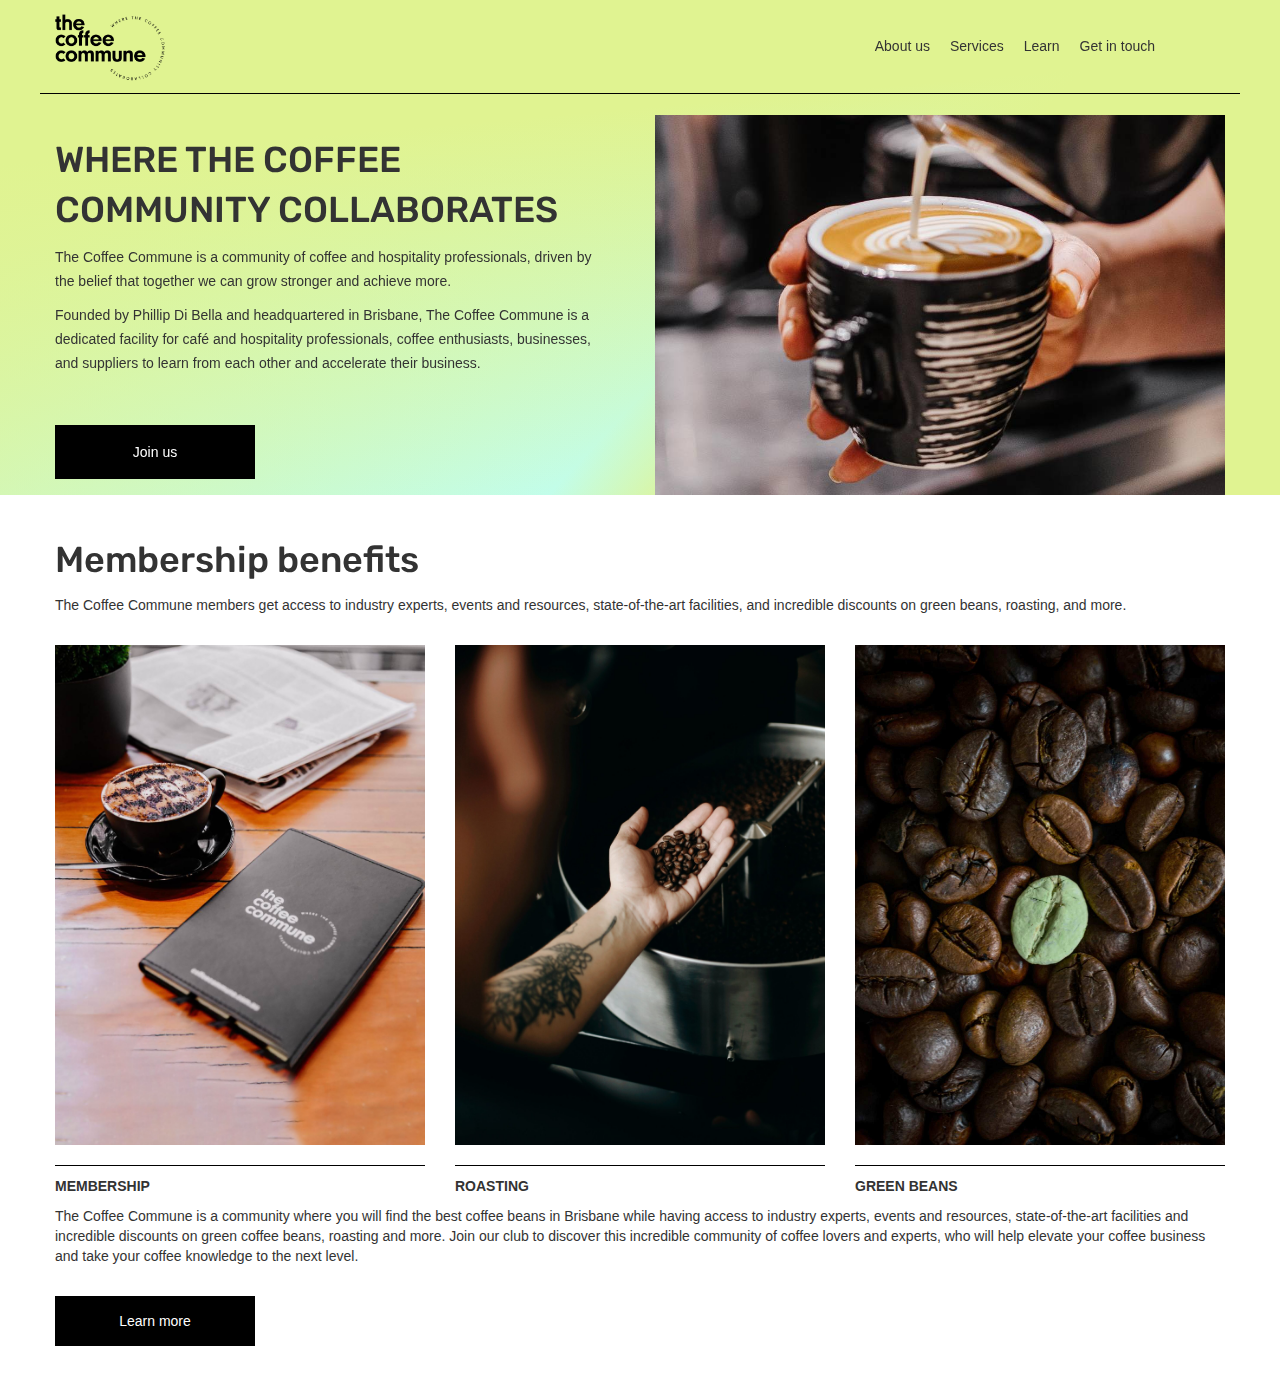
==== index.html @ b19ddc55 "complete member benefit part" ====
<!DOCTYPE html>
<html lang="en">
  <head>
    <meta charset="UTF-8" />
    <meta http-equiv="X-UA-Compatible" content="IE=edge" />
    <meta name="viewport" content="width=device-width, initial-scale=1.0" />
    <link href="./style/style.css" rel="stylesheet" />
    <link
      rel="stylesheet"
      href="https://stackpath.bootstrapcdn.com/bootstrap/3.4.1/css/bootstrap.min.css"
      integrity="sha384-HSMxcRTRxnN+Bdg0JdbxYKrThecOKuH5zCYotlSAcp1+c8xmyTe9GYg1l9a69psu"
      crossorigin="anonymous"
    />
    <script
      src="https://stackpath.bootstrapcdn.com/bootstrap/3.4.1/js/bootstrap.min.js"
      integrity="sha384-aJ21OjlMXNL5UyIl/XNwTMqvzeRMZH2w8c5cRVpzpU8Y5bApTppSuUkhZXN0VxHd"
      crossorigin="anonymous"
    ></script>
    <title>coffee commune</title>
  </head>
  <body>
    <main>
      <header id="fixednav" class="fixednavbar">
        <div class="fixednavbar__row row">
          <img
            class="fixednavbar__logo col-lg-2 col-md-2"
            src="./static/TheCoffeeCommune-LogoSeries-RGB-1-2logo-e1600866870209.png"
            alt="logo"
          />
          <nav
            class="fixednavbar__list col-lg-10 col-md-10 hidden-xs hidden-sm"
          >
            <ul>
              <li>About us</li>
              <li>Services</li>
              <li>Learn</li>
              <li>Get in touch</li>
            </ul>
          </nav>
        </div>
      </header>
      <section class="maincontent">
        <header class="navbar">
          <div class="navbar__row row">
            <img
              class="navbar__logo col-lg-2 col-md-2"
              src="./static/TheCoffeeCommune-LogoSeries-RGB-1-2logo-e1600866870209.png"
              alt="logo"
            />
            <nav class="navbar__list col-lg-10 col-md-10 hidden-xs hidden-sm">
              <ul>
                <li>About us</li>
                <li>Services</li>
                <li>Learn</li>
                <li>Get in touch</li>
              </ul>
            </nav>
          </div>
        </header>
        <section class="maincontent__content row">
          <div
            class="
              maincontent__content-title
              col-lg-6 col-md-8 col-sm-12 col-xs-12
            "
          >
            <h1>WHERE THE COFFEE COMMUNITY COLLABORATES</h1>
            <p class="hidden-xs">
              The Coffee Commune is a community of coffee and hospitality
              professionals, driven by the belief that together we can grow
              stronger and achieve more.
            </p>
            <p class="hidden-xs">
              Founded by Phillip Di Bella and headquartered in Brisbane, The
              Coffee Commune is a dedicated facility for café and hospitality
              professionals, coffee enthusiasts, businesses, and suppliers to
              learn from each other and accelerate their business.
            </p>
            <p class="maincontent__content-title-button">
              <a href="./Aboutus.html">Join us</a>
            </p>
          </div>
          <img
            class="
              maincontent__content-image
              col-lg-6 col-md-4 col-sm-12 col-xs-12
            "
            src="./static/coffee-training-photo-op.jpg"
            alt="coffee"
          />
        </section>
      </section>
      <section class="membershipintro">
        <div class="membershipintro__content">
          <div class="membershipintro__row row">
            <h3 class="membershipintro__content-title col-lg-12">
              Membership benefits
            </h3>
          </div>
          <div class="membershipintro__row row">
            <p class="membershipintro__content-des col-lg-12">
              The Coffee Commune members get access to industry experts, events
              and resources, state-of-the-art facilities, and incredible
              discounts on green beans, roasting, and more.
            </p>
          </div>
          <div class="membershipintro__content-list">
            <div class="membershipintro__content-list-row row">
              <div class="col-lg-4">
                <div class="membershipintro__content-list-item">
                  <img
                    src="./static/Notepad-op.jpg"
                    alt="coffee and notebook"
                  />
                </div>
                <p class="membershipintro__content-list-text">
                  <b>MEMBERSHIP</b>
                </p>
              </div>
              <div class="col-lg-4">
                <div class="membershipintro__content-list-item">
                  <img
                    src="./static/jonathan-sanchez-LcVyOlJVlEI-unsplash-scaled.jpg"
                    alt="make coffee"
                  />
                </div>
                <p class="membershipintro__content-list-text">
                  <b>ROASTING</b>
                </p>
              </div>
              <div class="col-lg-4">
                <div class="membershipintro__content-list-item">
                  <img
                    src="./static/sabin-popa-WqCkUU30Gvk-unsplash-1365x2048-op.jpg"
                    alt="coffee bean"
                  />
                </div>
                <p class="membershipintro__content-list-text">
                  <b>GREEN BEANS</b>
                </p>
              </div>
            </div>
          </div>
          <div class="membershipintro__row row">
            <p class="membershipintro__content-des col-lg-12">
              The Coffee Commune is a community where you will find the best
              coffee beans in Brisbane while having access to industry experts,
              events and resources, state-of-the-art facilities and incredible
              discounts on green coffee beans, roasting and more. Join our club
              to discover this incredible community of coffee lovers and
              experts, who will help elevate your coffee business and take your
              coffee knowledge to the next level.
            </p>
          </div>
          <div class="membershipintro__row row">
            <p class="membershipintro__content-button">
              <a href="./Aboutus.html">Learn more</a>
            </p>
          </div>
        </div>
      </section>
    </main>
  </body>
  <script type="text/javascript" src="script/script.js"></script>
</html>
---- style/style.css ----
@import url("https://fonts.googleapis.com/css2?family=Rubik&display=swap");
main .fixednavbar__shownav {
  opacity: 1 !important;
  z-index: 1 !important;
}
main .fixednavbar {
  position: fixed;
  background-color: white;
  top: 0;
  z-index: 0;
  opacity: 0;
  transition: opacity 200ms;
  width: 100%;
}
main .fixednavbar .fixednavbar__row {
  max-width: 1200px;
  margin: auto;
  display: flex;
  border-bottom: 1px black solid;
}
main .fixednavbar .fixednavbar__logo {
  width: 140px;
}
main .fixednavbar .fixednavbar__list {
  line-height: 90px;
}
main .fixednavbar .fixednavbar__list ul {
  display: flex;
  list-style: none;
  justify-content: flex-end;
  margin: 0;
}
main .fixednavbar .fixednavbar__list ul li {
  margin: 0 10px;
  cursor: pointer;
  transition: all 200ms ease-in-out;
}
main .fixednavbar .fixednavbar__list ul li:hover {
  -webkit-filter: blur(1px);
  filter: blur(1px);
}
main .maincontent {
  margin: auto;
  background-image: linear-gradient(133deg, #e0f391, rgba(225, 252, 116, 0) 58%, #e0f391 66%), linear-gradient(355deg, #bdfff9, #e0f391 73%);
  width: 100%;
}
main .maincontent .navbar {
  width: 100%;
}
main .maincontent .navbar .navbar__row {
  max-width: 1200px;
  margin: auto;
  display: flex;
  border-bottom: 1px black solid;
}
main .maincontent .navbar .navbar__logo {
  width: 140px;
}
main .maincontent .navbar .navbar__list {
  line-height: 90px;
}
main .maincontent .navbar .navbar__list ul {
  display: flex;
  list-style: none;
  justify-content: flex-end;
  margin: 0;
}
main .maincontent .navbar .navbar__list ul li {
  margin: 0 10px;
  cursor: pointer;
  transition: all 200ms ease-in-out;
}
main .maincontent .navbar .navbar__list ul li:hover {
  -webkit-filter: blur(1px);
  filter: blur(1px) !important;
}
main .maincontent .maincontent__content {
  max-width: 1200px;
  margin: auto;
}
main .maincontent .maincontent__content-title {
  padding-right: 40px;
}
main .maincontent .maincontent__content-title h1 {
  font-size: 36px;
  line-height: 50px;
  font-family: "Rubik", sans-serif;
}
main .maincontent .maincontent__content-title p {
  line-height: 24px;
}
main .maincontent .maincontent__content-title .maincontent__content-title-button {
  padding: 15px 30px;
  width: 200px;
  text-align: center;
  background-color: black;
  color: white;
  margin-top: 50px;
}
main .maincontent .maincontent__content-title .maincontent__content-title-button a {
  color: white;
  cursor: pointer;
}
main .membershipintro {
  padding: 20px 0;
}
main .membershipintro .membershipintro__content {
  max-width: 1200px;
  margin: auto;
}
main .membershipintro .membershipintro__content .membershipintro__content-title {
  font-size: 36px;
  line-height: 50px;
  font-family: "Rubik", sans-serif;
}
main .membershipintro .membershipintro__content .membershipintro__content-des {
  font: optional;
  margin-bottom: 30px;
}
main .membershipintro .membershipintro__content .membershipintro__row {
  max-width: 1200px;
  margin: auto;
}
main .membershipintro .membershipintro__content .membershipintro__content-list .membershipintro__content-list-row {
  max-width: 1200px;
  margin: auto;
}
main .membershipintro .membershipintro__content .membershipintro__content-list .membershipintro__content-list-item {
  overflow: hidden;
  height: 500px;
  margin-bottom: 20px;
  transition: all 200ms ease-in-out;
}
main .membershipintro .membershipintro__content .membershipintro__content-list .membershipintro__content-list-item:hover {
  -webkit-filter: blur(5px);
  filter: blur(5px) !important;
}
main .membershipintro .membershipintro__content .membershipintro__content-list .membershipintro__content-list-item img {
  width: 100%;
  cursor: pointer;
}
main .membershipintro .membershipintro__content .membershipintro__content-list .membershipintro__content-list-text {
  border-top: 1px solid black;
  padding-top: 10px;
}
main .membershipintro .membershipintro__content .membershipintro__content-button {
  padding: 15px 30px;
  width: 200px;
  text-align: center;
  background-color: black;
  color: white;
  margin-left: 15px;
}
main .membershipintro .membershipintro__content .membershipintro__content-button a {
  color: white;
  cursor: pointer;
}

/*# sourceMappingURL=style.css.map */
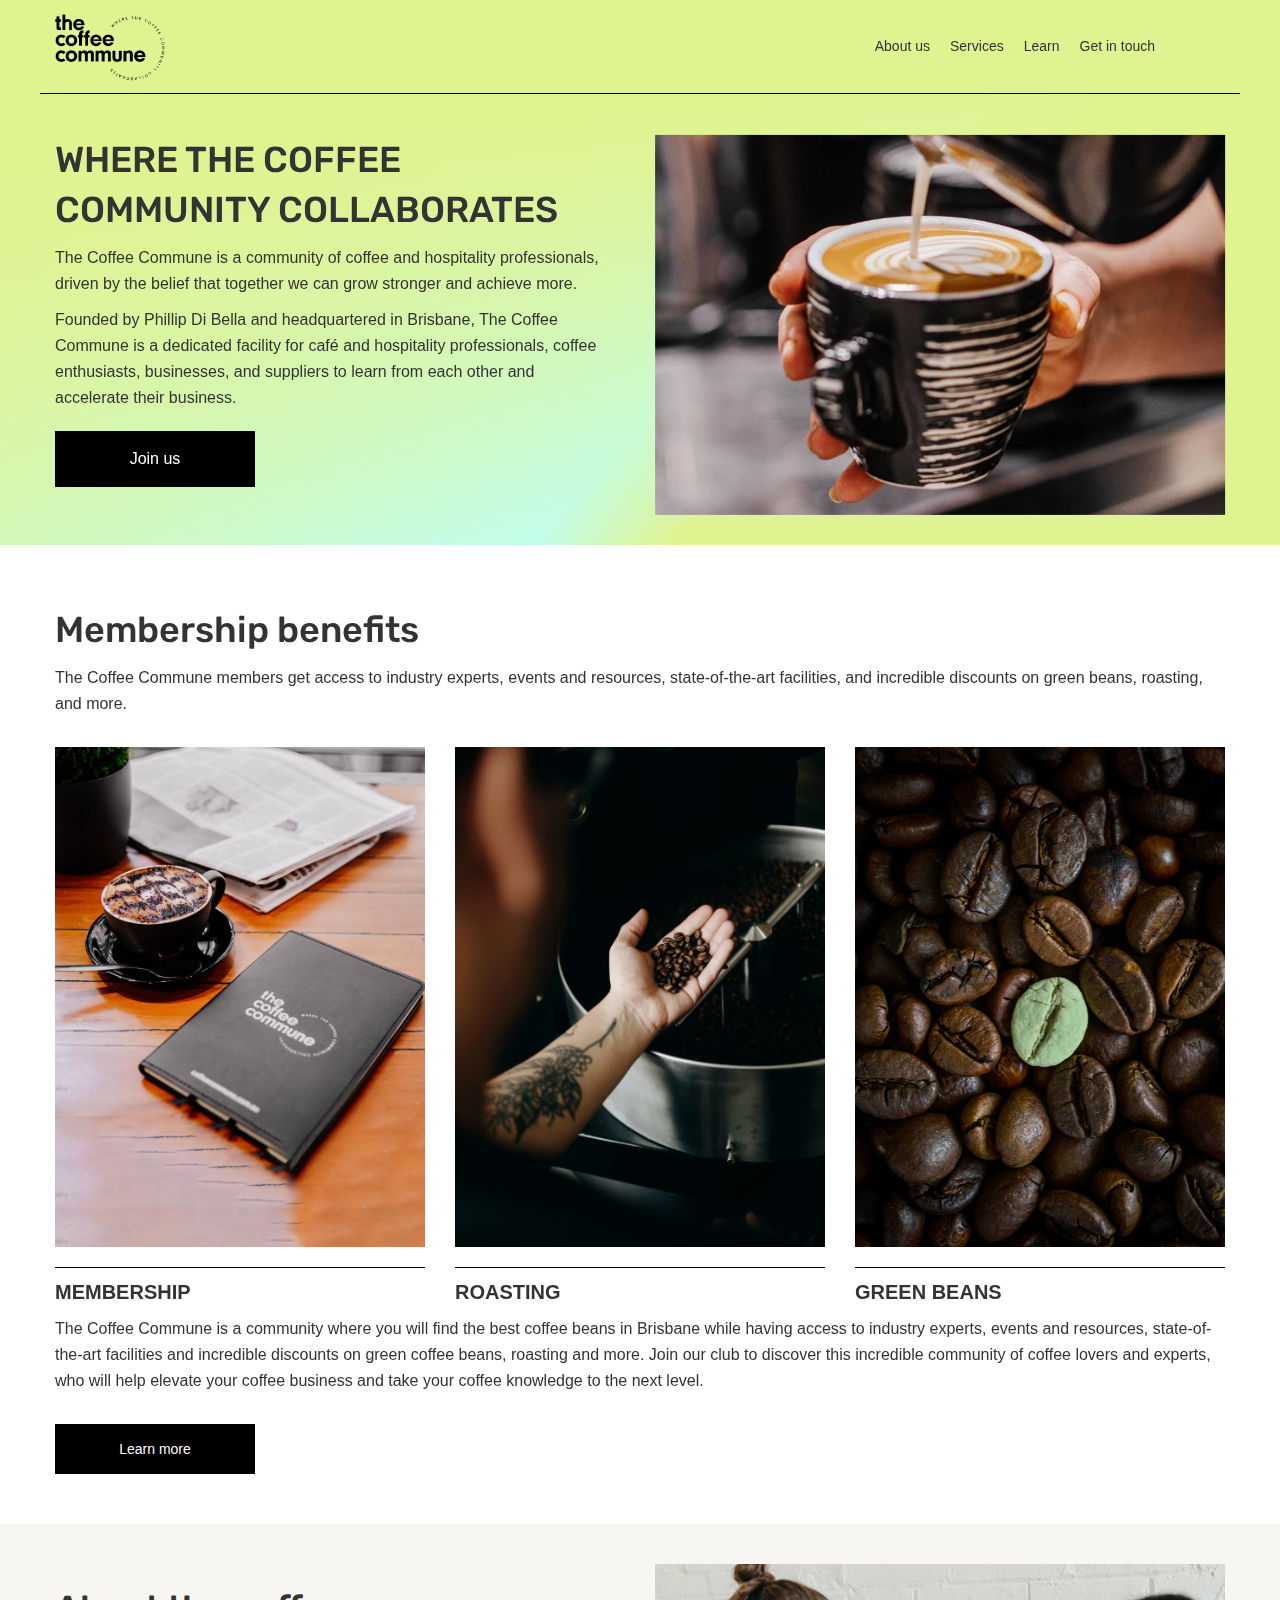
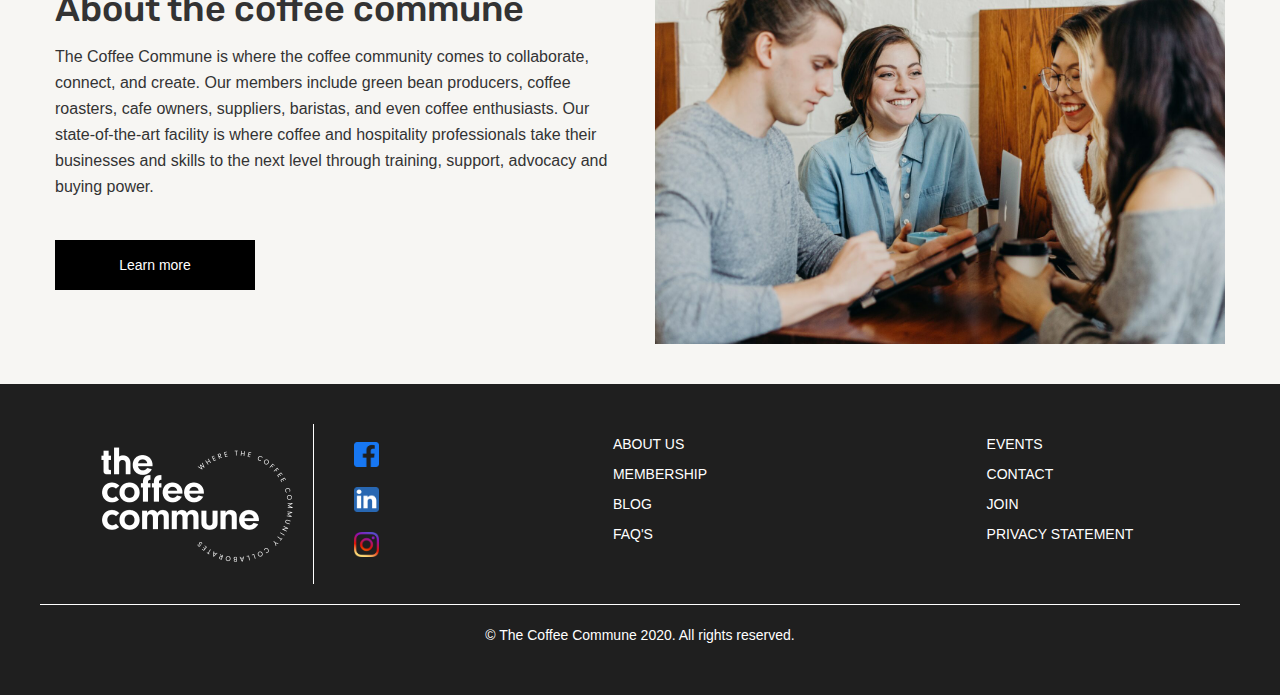
==== commit eaca19af: "Add a new section" ====
--- a/index.html
+++ b/index.html
@@ -159,7 +159,92 @@
           </div>
         </div>
       </section>
+      <section class="aboutus">
+        <div class="aboutus__content row">
+          <div class="aboutus__content-description col-lg-6">
+            <h3 class="aboutus__content-title">About the coffee commune</h3>
+            <p class="aboutus__content-text">
+              The Coffee Commune is where the coffee community comes to
+              collaborate, connect, and create. Our members include green bean
+              producers, coffee roasters, cafe owners, suppliers, baristas, and
+              even coffee enthusiasts. Our state-of-the-art facility is where
+              coffee and hospitality professionals take their businesses and
+              skills to the next level through training, support, advocacy and
+              buying power.
+            </p>
+            <p class="aboutus__content-button">
+              <a href="./Aboutus.html">Learn more</a>
+            </p>
+          </div>
+          <img
+            class="aboutus__content-image col-lg-6 col-xs-12"
+            src="./static/brooke-cagle-uHVRvDr7pg-unsplash-1536x1024.jpg"
+            alt="sda"
+          />
+        </div>
+      </section>
     </main>
+    <footer class="footer">
+      <div class="footer__row row">
+        <div class="footer__col col-lg-4">
+          <img
+            class="footer__col-logo"
+            src="./static/TheCoffeeCommune-LogoSeries-RGB-1-2logo-e1600866870209.png"
+            alt="logo"
+          />
+          <ul class="footer__col-list">
+            <li>
+              <img
+                class="footer__col-list-icon"
+                width="25px"
+                height="25px"
+                src="./static/5365678_fb_facebook_facebook logo_icon.png"
+                alt="facebook"
+              />
+            </li>
+            <li>
+              <img
+                class="footer__col-list-icon"
+                width="25px"
+                height="25px"
+                src="./static/5296501_linkedin_network_linkedin logo_icon.png"
+                alt="linkedin"
+              />
+            </li>
+            <li>
+              <img
+                class="footer__col-list-icon"
+                width="25px"
+                height="25px"
+                src="./static/5296765_camera_instagram_instagram logo_icon.png"
+                alt="instagram"
+              />
+            </li>
+          </ul>
+        </div>
+        <div class="footer__col col-lg-4 col-xs-6">
+          <ul class="footer__col-list">
+            <li>ABOUT US</li>
+            <li>MEMBERSHIP</li>
+            <li>BLOG</li>
+            <li>FAQ'S</li>
+          </ul>
+        </div>
+        <div class="footer__col col-lg-4 col-xs-6">
+          <ul class="footer__col-list">
+            <li>EVENTS</li>
+            <li>CONTACT</li>
+            <li>JOIN</li>
+            <li>PRIVACY STATEMENT</li>
+          </ul>
+        </div>
+      </div>
+      <div class="footer__row row">
+        <p class="footer__row-copyright">
+          &copy; The Coffee Commune 2020. All rights reserved.
+        </p>
+      </div>
+    </footer>
   </body>
   <script type="text/javascript" src="script/script.js"></script>
 </html>
--- a/style/style.css
+++ b/style/style.css
@@ -77,6 +77,7 @@
 main .maincontent .maincontent__content {
   max-width: 1200px;
   margin: auto;
+  padding-bottom: 30px;
 }
 main .maincontent .maincontent__content-title {
   padding-right: 40px;
@@ -87,7 +88,9 @@
   font-family: "Rubik", sans-serif;
 }
 main .maincontent .maincontent__content-title p {
-  line-height: 24px;
+  font: optional;
+  line-height: 26px;
+  font-size: 16px;
 }
 main .maincontent .maincontent__content-title .maincontent__content-title-button {
   padding: 15px 30px;
@@ -95,14 +98,17 @@
   text-align: center;
   background-color: black;
   color: white;
-  margin-top: 50px;
+  margin-top: 20px;
 }
 main .maincontent .maincontent__content-title .maincontent__content-title-button a {
   color: white;
   cursor: pointer;
 }
+main .maincontent .maincontent__content-image {
+  margin-top: 20px;
+}
 main .membershipintro {
-  padding: 20px 0;
+  padding: 40px 0;
 }
 main .membershipintro .membershipintro__content {
   max-width: 1200px;
@@ -115,6 +121,8 @@
 }
 main .membershipintro .membershipintro__content .membershipintro__content-des {
   font: optional;
+  line-height: 26px;
+  font-size: 16px;
   margin-bottom: 30px;
 }
 main .membershipintro .membershipintro__content .membershipintro__row {
@@ -142,6 +150,7 @@
 main .membershipintro .membershipintro__content .membershipintro__content-list .membershipintro__content-list-text {
   border-top: 1px solid black;
   padding-top: 10px;
+  font-size: 20px;
 }
 main .membershipintro .membershipintro__content .membershipintro__content-button {
   padding: 15px 30px;
@@ -155,5 +164,71 @@
   color: white;
   cursor: pointer;
 }
+main .aboutus {
+  background-color: #f7f6f3;
+  padding: 40px 0;
+}
+main .aboutus .aboutus__content {
+  max-width: 1200px;
+  margin: auto;
+}
+main .aboutus .aboutus__content .aboutus__content-description .aboutus__content-title {
+  font-size: 36px;
+  line-height: 50px;
+  font-family: "Rubik", sans-serif;
+}
+main .aboutus .aboutus__content .aboutus__content-description .aboutus__content-text {
+  font: optional;
+  line-height: 26px;
+  font-size: 16px;
+}
+main .aboutus .aboutus__content .aboutus__content-description .aboutus__content-button {
+  padding: 15px 30px;
+  width: 200px;
+  text-align: center;
+  background-color: black;
+  color: white;
+  margin-top: 40px;
+}
+main .aboutus .aboutus__content .aboutus__content-description .aboutus__content-button a {
+  color: white;
+  cursor: pointer;
+}
+
+.footer {
+  background-color: #1f1f1f;
+  color: white;
+  padding: 40px 0;
+}
+.footer .footer__row {
+  max-width: 1200px;
+  margin: auto;
+}
+.footer .footer__row .footer__row-copyright {
+  margin-top: 20px;
+  padding-top: 20px;
+  border-top: 1px solid white;
+  text-align: center;
+}
+.footer .footer__row .footer__col {
+  display: flex;
+  align-items: center;
+  justify-content: center;
+}
+.footer .footer__row .footer__col .footer__col-logo {
+  filter: invert(100%);
+  padding-right: 20px;
+  border-right: solid black 1px;
+}
+.footer .footer__row .footer__col .footer__col-list {
+  list-style: none;
+}
+.footer .footer__row .footer__col .footer__col-list li {
+  margin: 10px 0;
+}
+.footer .footer__row .footer__col .footer__col-list .footer__col-list-icon {
+  cursor: pointer;
+  margin: 5px 0;
+}
 
 /*# sourceMappingURL=style.css.map */
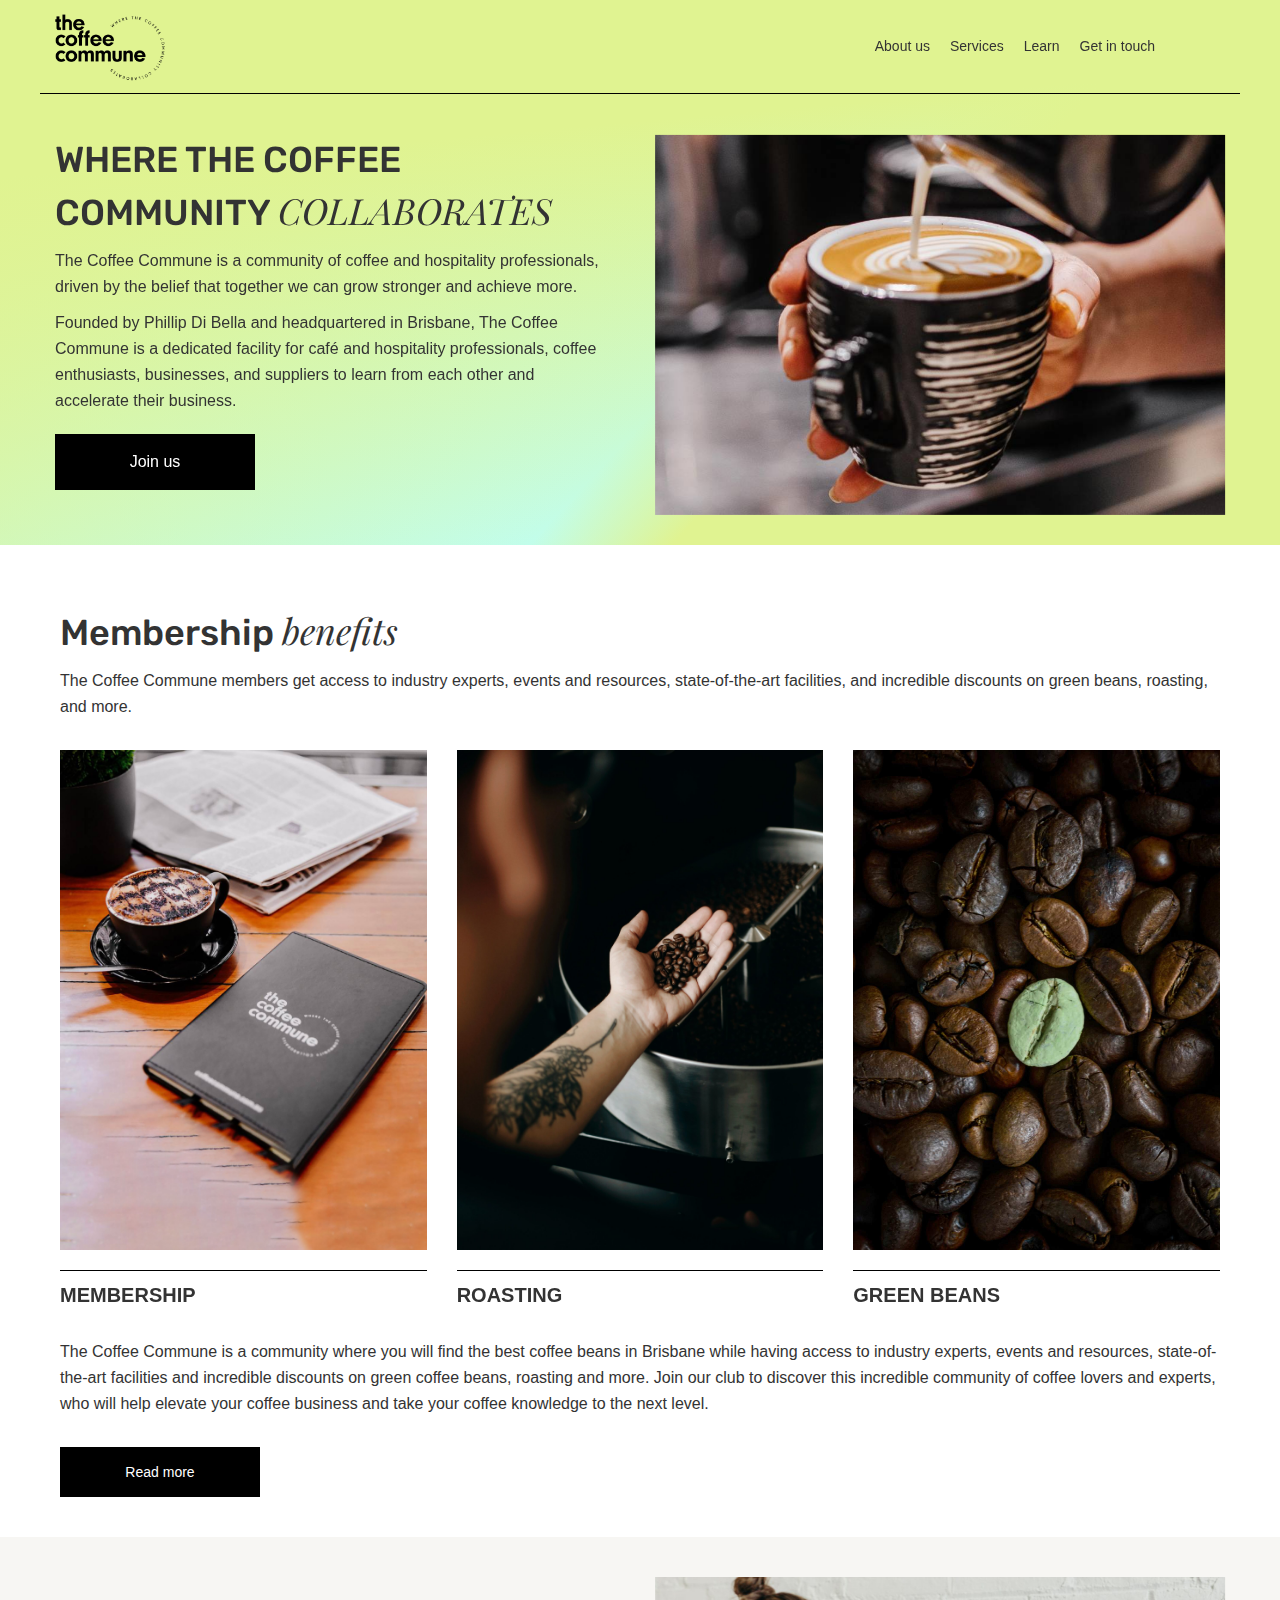
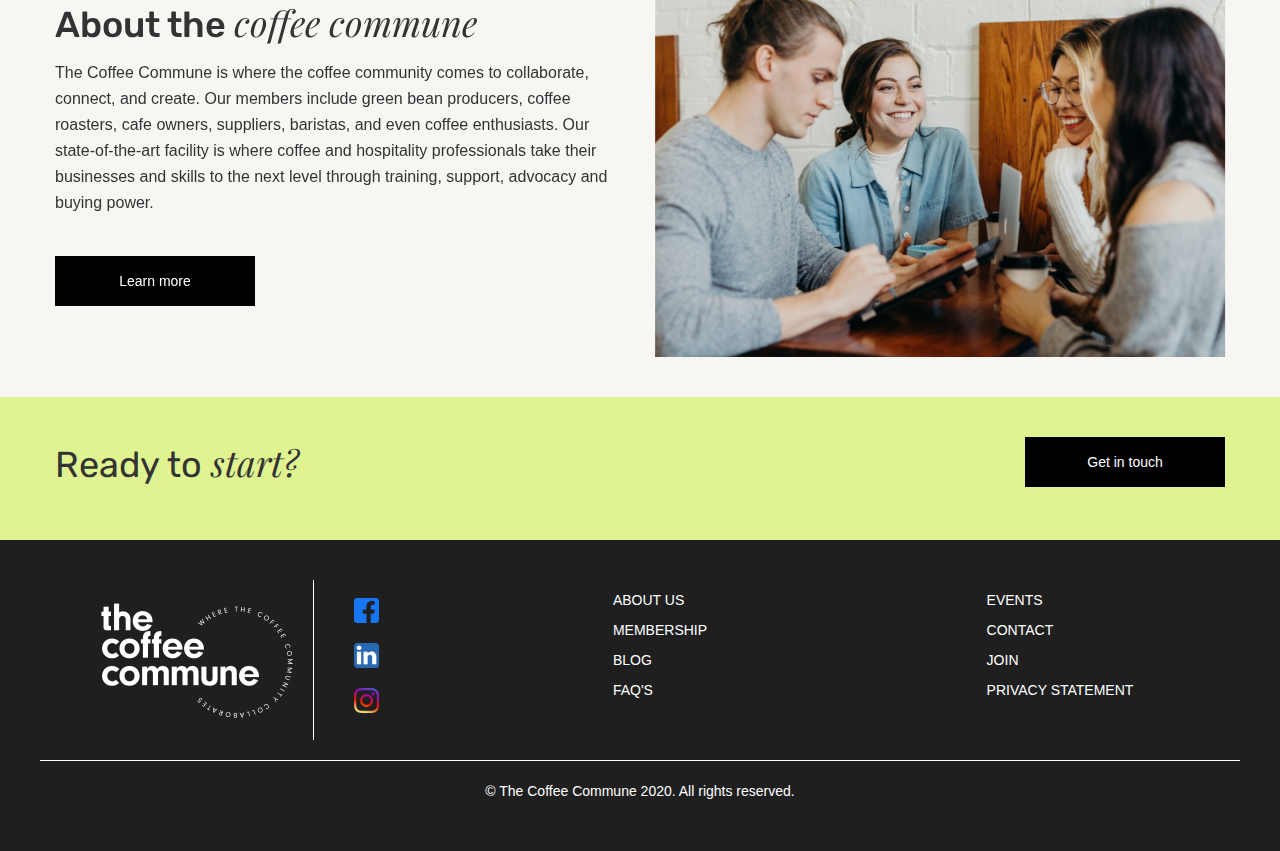
==== commit 78591bcf: "Add membership page" ====
--- a/index.html
+++ b/index.html
@@ -64,7 +64,7 @@
               col-lg-6 col-md-8 col-sm-12 col-xs-12
             "
           >
-            <h1>WHERE THE COFFEE COMMUNITY COLLABORATES</h1>
+            <h1>WHERE THE COFFEE COMMUNITY <span>COLLABORATES</span></h1>
             <p class="hidden-xs">
               The Coffee Commune is a community of coffee and hospitality
               professionals, driven by the belief that together we can grow
@@ -92,18 +92,16 @@
       </section>
       <section class="membershipintro">
         <div class="membershipintro__content">
-          <div class="membershipintro__row row">
-            <h3 class="membershipintro__content-title col-lg-12">
-              Membership benefits
-            </h3>
-          </div>
-          <div class="membershipintro__row row">
-            <p class="membershipintro__content-des col-lg-12">
-              The Coffee Commune members get access to industry experts, events
-              and resources, state-of-the-art facilities, and incredible
-              discounts on green beans, roasting, and more.
-            </p>
-          </div>
+          <h3 class="membershipintro__content-title">
+            Membership <span>benefits</span>
+          </h3>
+
+          <p class="membershipintro__content-des">
+            The Coffee Commune members get access to industry experts, events
+            and resources, state-of-the-art facilities, and incredible discounts
+            on green beans, roasting, and more.
+          </p>
+
           <div class="membershipintro__content-list">
             <div class="membershipintro__content-list-row row">
               <div class="col-lg-4">
@@ -141,28 +139,105 @@
               </div>
             </div>
           </div>
-          <div class="membershipintro__row row">
-            <p class="membershipintro__content-des col-lg-12">
-              The Coffee Commune is a community where you will find the best
-              coffee beans in Brisbane while having access to industry experts,
-              events and resources, state-of-the-art facilities and incredible
-              discounts on green coffee beans, roasting and more. Join our club
-              to discover this incredible community of coffee lovers and
-              experts, who will help elevate your coffee business and take your
-              coffee knowledge to the next level.
-            </p>
-          </div>
-          <div class="membershipintro__row row">
-            <p class="membershipintro__content-button">
-              <a href="./Aboutus.html">Learn more</a>
-            </p>
-          </div>
+          <p class="membershipintro__content-des">
+            The Coffee Commune is a community where you will find the best
+            coffee beans in Brisbane while having access to industry experts,
+            events and resources, state-of-the-art facilities and incredible
+            discounts on green coffee beans, roasting and more. Join our club to
+            discover this incredible community of coffee lovers and experts, who
+            will help elevate your coffee business and take your coffee
+            knowledge to the next level.
+          </p>
+          <div id="desgroup" class="membershipintro__content-des-group">
+            <p class="membershipintro__content-des">
+              <b>Coffee commune members</b>
+            </p>
+            <p class="membershipintro__content-des">
+              Becoming a member of The Coffee Commune will introduce you to the
+              best coffee roasters in Brisbane. Our coffee membership is open to
+              cafes, suppliers, baristas and individuals who are coffee
+              enthusiasts and wish to learn more about how to roast your own
+              coffee. Through networking and training, your coffee membership
+              will have your coffee business at the forefront of quality,
+              flavour and aroma. As a member, you will also have increased
+              buying power that will grow your business to become more
+              profitable, sustainable and efficient.
+            </p>
+            <p class="membershipintro__content-des">
+              <b>Access to our incredible roasting facilities</b>
+            </p>
+            <p class="membershipintro__content-des">
+              We offer state of the art facilities in Brisbane where you can
+              take advantage of our coffee roasting services or even create your
+              own private label coffee using some of the best coffee beans in
+              Brisbane. Having a private label coffee will set your café above
+              the rest as it will be a blend of coffee specific to your taste
+              profile and flavour requirements. Our roasting facilities are
+              available for you to roast your own, or we can do it for you. The
+              choice is entirely yours. As coffee stockists of such high-quality
+              coffee beans, we are confident that we can create a blend beyond
+              compare that you will be proud to label with your business name.
+            </p>
+            <p class="membershipintro__content-des">
+              <b>Level up your roasting skills with a coffee course</b>
+            </p>
+            <p class="membershipintro__content-des">
+              Attending one of our coffee roasting courses will have you
+              creating your own delicious blend of beans in no time under the
+              careful guidance and instruction from highly experienced coffee
+              roasters. Whether you are a novice or a seasoned coffee roaster,
+              we have courses available that cater to any level of expertise, so
+              you can become one of the best in the field and serve the best
+              coffee in Australia in your café or restaurant. Our courses are
+              also suited to coffee enthusiasts who are simply curious about the
+              process or wish to create their own unique blend to enjoy at home.
+              There is something for everyone in the courses we offer.
+            </p>
+            <p class="membershipintro__content-des">
+              <b>Attend coffee-themed events to enhance your craft</b>
+            </p>
+            <p class="membershipintro__content-des">
+              Members of our coffee community have access to regular events to
+              help enhance their coffee knowledge and skills, from coffee
+              plantation tours to latte art competitions. We also offer business
+              seminars that help you to improve in areas such as budgetary or
+              marketing strategies. Meet and mingles are a great way to connect
+              with fellow coffee enthusiasts to share ideas and experiences, and
+              of course, to make new friends. We offer such a variety of fun,
+              useful and practical events that you are guaranteed to find
+              something that piques your interest or addresses your business
+              needs.
+            </p>
+            <p class="membershipintro__content-des">
+              <b>Visit our café in Brisbane</b>
+            </p>
+            <p class="membershipintro__content-des">
+              Our café in Brisbane offers a delectable array of coffee and cakes
+              or perhaps you prefer to enjoy breakfast, brunch or lunch with us.
+              We are open to the public daily and our cafe can be hired out for
+              private functions. Pop in for a visit and try some of the best
+              coffee in Brisbane or pick up one of our bags of perfectly roasted
+              coffee beans so you can enjoy our coffee in the office or at home
+              as well.
+            </p>
+            <p class="membershipintro__content-des">
+              Contact us today to join the club. The benefits of being part of
+              our coffee community cannot be beaten. We look forward to
+              providing you with the best quality coffee beans available, so you
+              can provide the best for your business and your customers.
+            </p>
+          </div>
+          <button id="readmore" class="membershipintro__content-button">
+            Read more
+          </button>
         </div>
       </section>
       <section class="aboutus">
         <div class="aboutus__content row">
           <div class="aboutus__content-description col-lg-6">
-            <h3 class="aboutus__content-title">About the coffee commune</h3>
+            <h3 class="aboutus__content-title">
+              About the <span>coffee commune</span>
+            </h3>
             <p class="aboutus__content-text">
               The Coffee Commune is where the coffee community comes to
               collaborate, connect, and create. Our members include green bean
@@ -173,7 +248,7 @@
               buying power.
             </p>
             <p class="aboutus__content-button">
-              <a href="./Aboutus.html">Learn more</a>
+              <a href="./membership.html">Learn more</a>
             </p>
           </div>
           <img
@@ -181,6 +256,28 @@
             src="./static/brooke-cagle-uHVRvDr7pg-unsplash-1536x1024.jpg"
             alt="sda"
           />
+        </div>
+      </section>
+      <section class="start">
+        <div class="start__content row">
+          <section
+            class="
+              start__content-textsection
+              col-lg-6 col-md-6 col-sm-6 col-xs-12
+            "
+          >
+            <p class="start__content-text">Ready to <span>start?</span></p>
+          </section>
+          <section
+            class="
+              start__content-buttonsection
+              col-lg-6 col-lg-6 col-md-6 col-sm-6 col-xs-12
+            "
+          >
+            <p class="start__content-button">
+              <a href="./Aboutus.html">Get in touch</a>
+            </p>
+          </section>
         </div>
       </section>
     </main>
--- a/style/style.css
+++ b/style/style.css
@@ -1,4 +1,5 @@
 @import url("https://fonts.googleapis.com/css2?family=Rubik&display=swap");
+@import url("https://fonts.googleapis.com/css2?family=Playfair+Display:ital@1&display=swap");
 main .fixednavbar__shownav {
   opacity: 1 !important;
   z-index: 1 !important;
@@ -87,6 +88,11 @@
   line-height: 50px;
   font-family: "Rubik", sans-serif;
 }
+main .maincontent .maincontent__content-title h1 span {
+  font-family: "Playfair Display", serif;
+  font-style: italic;
+  font-weight: 400;
+}
 main .maincontent .maincontent__content-title p {
   font: optional;
   line-height: 26px;
@@ -109,29 +115,41 @@
 }
 main .membershipintro {
   padding: 40px 0;
+  max-width: 1200px;
+  margin: auto;
 }
 main .membershipintro .membershipintro__content {
   max-width: 1200px;
   margin: auto;
+  transition: 400ms all ease-in-out;
 }
 main .membershipintro .membershipintro__content .membershipintro__content-title {
   font-size: 36px;
   line-height: 50px;
   font-family: "Rubik", sans-serif;
+  padding: 0 20px;
+}
+main .membershipintro .membershipintro__content .membershipintro__content-title span {
+  font-family: "Playfair Display", serif;
+  font-style: italic;
+  font-weight: 400;
 }
 main .membershipintro .membershipintro__content .membershipintro__content-des {
   font: optional;
   line-height: 26px;
   font-size: 16px;
-  margin-bottom: 30px;
-}
-main .membershipintro .membershipintro__content .membershipintro__row {
-  max-width: 1200px;
-  margin: auto;
-}
-main .membershipintro .membershipintro__content .membershipintro__content-list .membershipintro__content-list-row {
-  max-width: 1200px;
-  margin: auto;
+  padding: 0 20px;
+}
+main .membershipintro .membershipintro__content .membershipintro__content-des-group {
+  max-height: 0;
+  overflow: hidden;
+  transition: 400ms all ease-in-out;
+}
+main .membershipintro .membershipintro__content .membershipintro__content-des-group-show {
+  max-height: 1000px !important;
+}
+main .membershipintro .membershipintro__content .membershipintro__content-list {
+  padding: 20px;
 }
 main .membershipintro .membershipintro__content .membershipintro__content-list .membershipintro__content-list-item {
   overflow: hidden;
@@ -153,16 +171,14 @@
   font-size: 20px;
 }
 main .membershipintro .membershipintro__content .membershipintro__content-button {
-  padding: 15px 30px;
-  width: 200px;
-  text-align: center;
-  background-color: black;
-  color: white;
-  margin-left: 15px;
-}
-main .membershipintro .membershipintro__content .membershipintro__content-button a {
-  color: white;
-  cursor: pointer;
+  margin-left: 20px;
+  margin-top: 20px;
+  padding: 15px 30px;
+  width: 200px;
+  text-align: center;
+  background-color: black;
+  color: white;
+  border: none;
 }
 main .aboutus {
   background-color: #f7f6f3;
@@ -176,6 +192,11 @@
   font-size: 36px;
   line-height: 50px;
   font-family: "Rubik", sans-serif;
+}
+main .aboutus .aboutus__content .aboutus__content-description .aboutus__content-title span {
+  font-family: "Playfair Display", serif;
+  font-style: italic;
+  font-weight: 400;
 }
 main .aboutus .aboutus__content .aboutus__content-description .aboutus__content-text {
   font: optional;
@@ -194,6 +215,42 @@
   color: white;
   cursor: pointer;
 }
+main .start {
+  background-color: #e0f391;
+}
+main .start .start__content {
+  max-width: 1200px;
+  margin: auto;
+  padding: 40px 0;
+}
+main .start .start__content-buttonsection {
+  display: flex;
+  justify-content: flex-end;
+  align-items: center;
+  height: auto;
+}
+main .start .start__content-text {
+  font-size: 36px;
+  line-height: 50px;
+  font-family: "Rubik", sans-serif;
+}
+main .start .start__content-text span {
+  font-family: "Playfair Display", serif;
+  font-style: italic;
+  font-weight: 400;
+}
+main .start .start__content-button {
+  padding: 15px 30px;
+  width: 200px;
+  text-align: center;
+  background-color: black;
+  color: white;
+  margin: 0;
+}
+main .start .start__content-button a {
+  color: white;
+  cursor: pointer;
+}
 
 .footer {
   background-color: #1f1f1f;
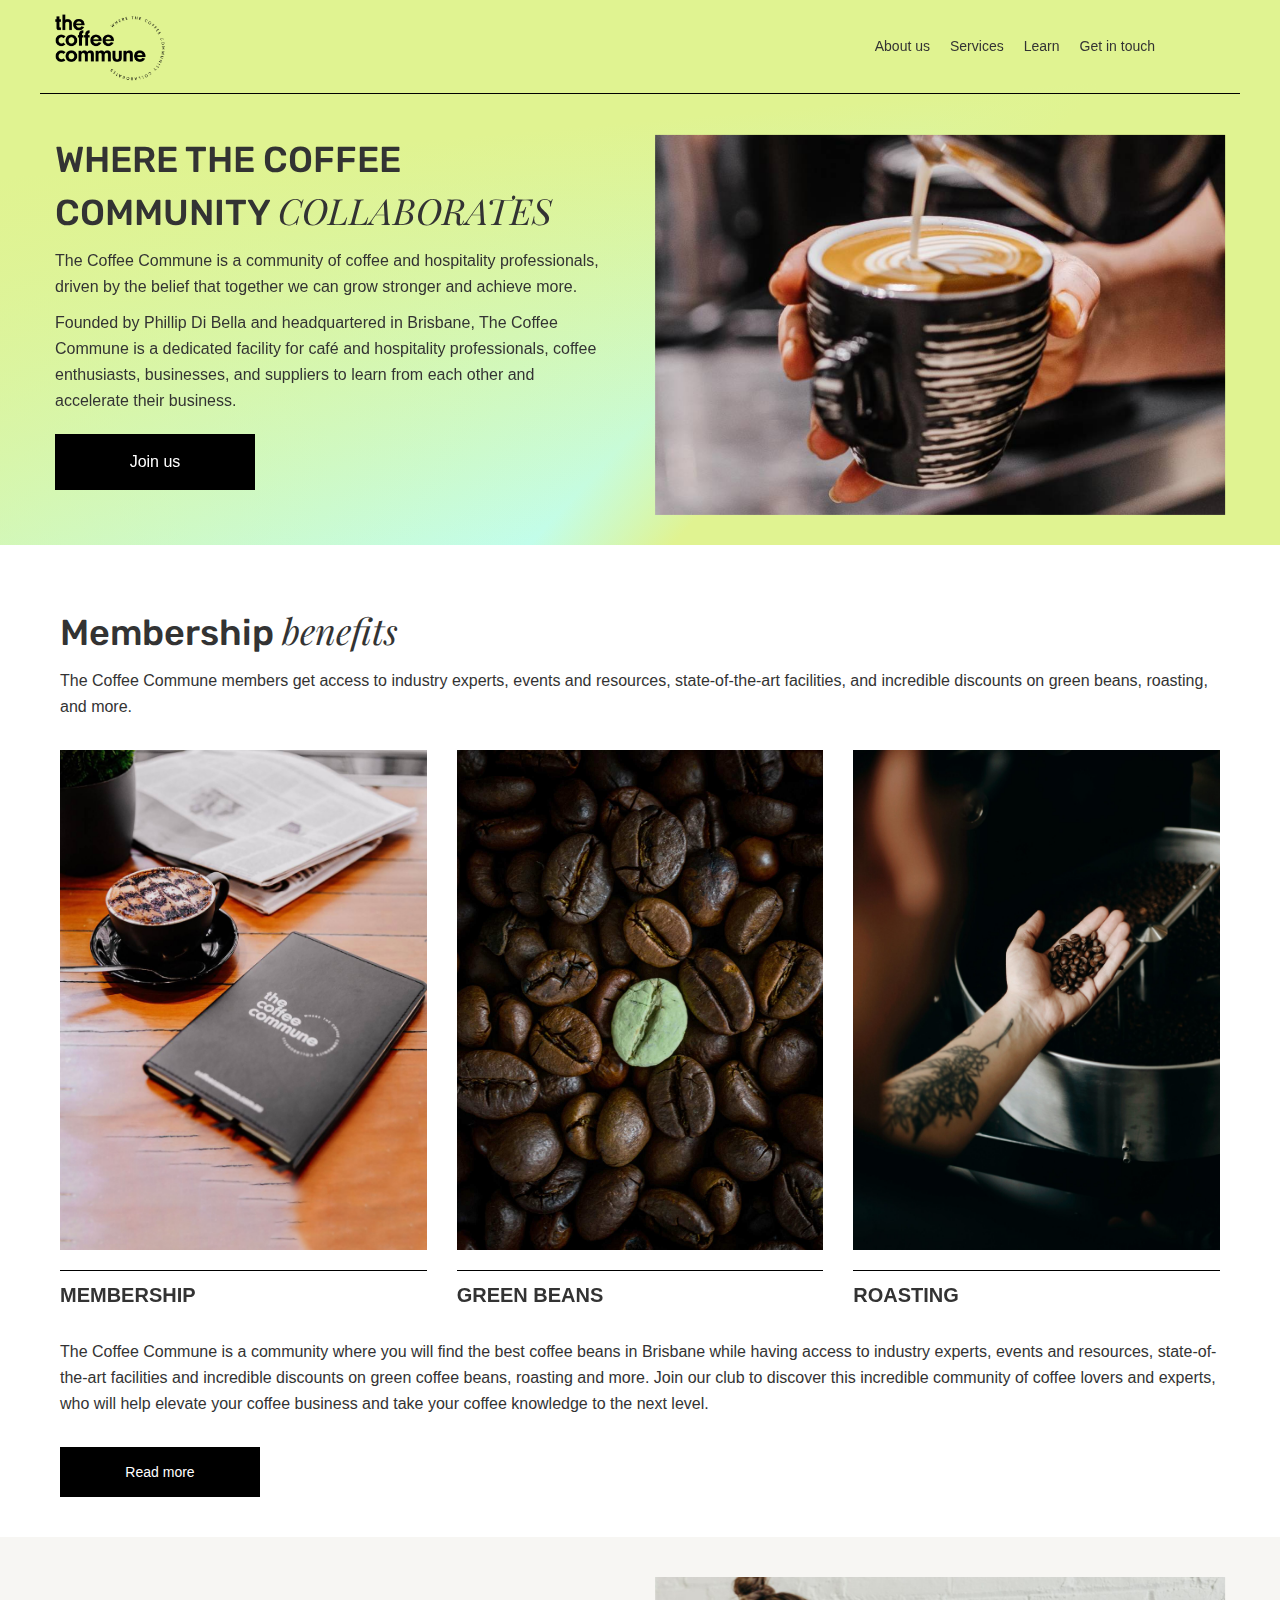
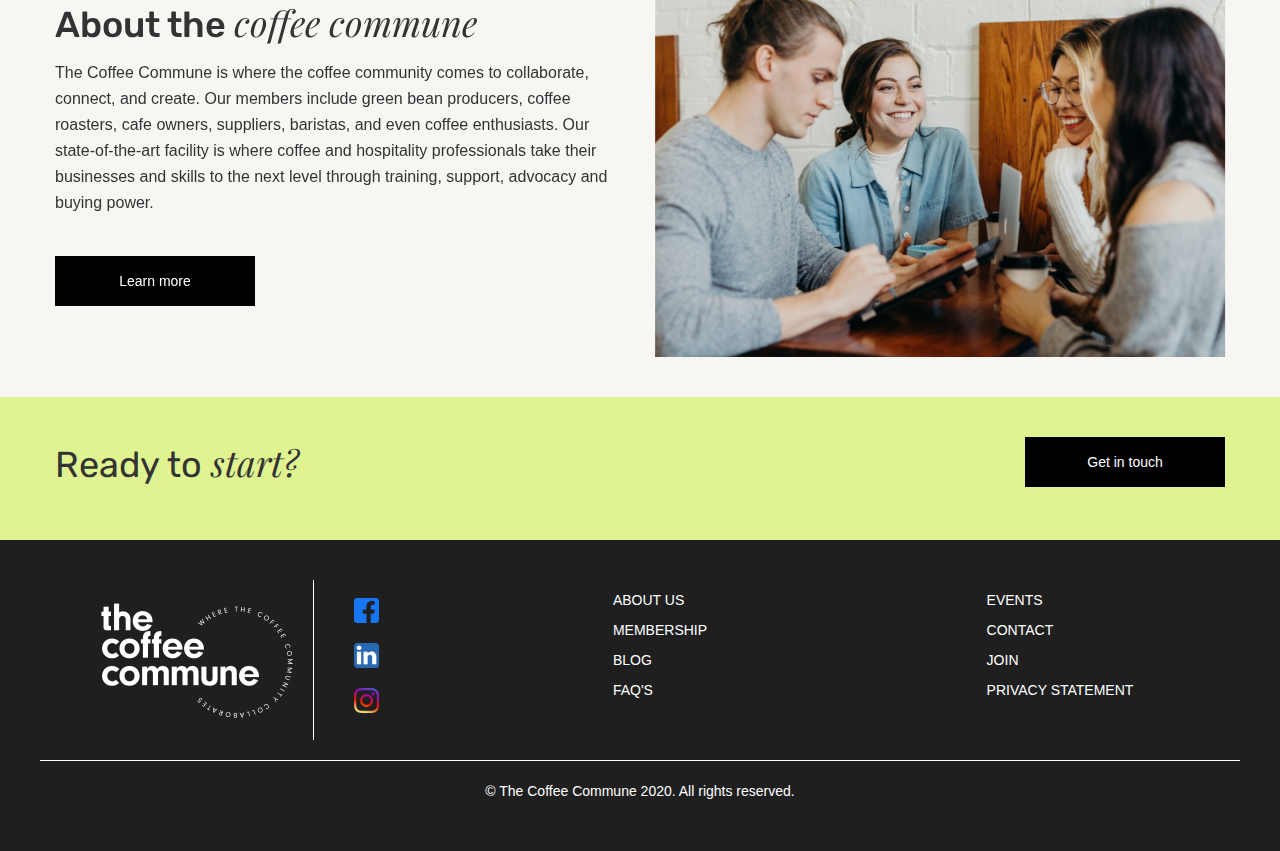
==== commit a866d99f: "Add burger menu" ====
--- a/index.html
+++ b/index.html
@@ -4,7 +4,13 @@
     <meta charset="UTF-8" />
     <meta http-equiv="X-UA-Compatible" content="IE=edge" />
     <meta name="viewport" content="width=device-width, initial-scale=1.0" />
+    <meta property="og:title" content="Coffee Commune" />
+    <meta
+      property="og:image"
+      content="./static/tim-mossholder-YC6RVdoTtIk-unsplash-scaled-e1613813193283.jpg"
+    />
     <link href="./style/style.css" rel="stylesheet" />
+    <link rel="shortcut icon" href="./static/cc.ico" type="image/x-icon" />
     <link
       rel="stylesheet"
       href="https://stackpath.bootstrapcdn.com/bootstrap/3.4.1/css/bootstrap.min.css"
@@ -19,11 +25,25 @@
     <title>coffee commune</title>
   </head>
   <body>
-    <main>
+    <nav id="mobilemenu" class="mobilemenu">
+      <div id="close" class="mobilemenu__closebtn">
+        <img width="30px" src="./static/cross.png" alt="cross" />
+      </div>
+
+      <div class="mobilemenu__content">
+        <ul>
+          <li>About us</li>
+          <li>Services</li>
+          <li>Learn</li>
+          <li>Get in touch</li>
+        </ul>
+      </div>
+    </nav>
+    <main id="main">
       <header id="fixednav" class="fixednavbar">
         <div class="fixednavbar__row row">
           <img
-            class="fixednavbar__logo col-lg-2 col-md-2"
+            class="fixednavbar__logo col-lg-2 col-md-2 col-xs-2"
             src="./static/TheCoffeeCommune-LogoSeries-RGB-1-2logo-e1600866870209.png"
             alt="logo"
           />
@@ -37,6 +57,9 @@
               <li>Get in touch</li>
             </ul>
           </nav>
+          <div id="burgerbtn" class="burgerbtn col-xs-10 visible-xs">
+            <img width="30px" src="./static/burger.png" alt="burger" />
+          </div>
         </div>
       </header>
       <section class="maincontent">
@@ -106,35 +129,41 @@
             <div class="membershipintro__content-list-row row">
               <div class="col-lg-4">
                 <div class="membershipintro__content-list-item">
-                  <img
-                    src="./static/Notepad-op.jpg"
-                    alt="coffee and notebook"
-                  />
+                  <a href="./membership.html"
+                    ><img
+                      src="./static/Notepad-op.jpg"
+                      alt="coffee and notebook"
+                  /></a>
                 </div>
                 <p class="membershipintro__content-list-text">
                   <b>MEMBERSHIP</b>
                 </p>
               </div>
+
               <div class="col-lg-4">
                 <div class="membershipintro__content-list-item">
-                  <img
-                    src="./static/jonathan-sanchez-LcVyOlJVlEI-unsplash-scaled.jpg"
-                    alt="make coffee"
-                  />
+                  <a href="./greenBeans.html">
+                    <img
+                      src="./static/sabin-popa-WqCkUU30Gvk-unsplash-1365x2048-op.jpg"
+                      alt="coffee bean"
+                    />
+                  </a>
                 </div>
                 <p class="membershipintro__content-list-text">
-                  <b>ROASTING</b>
+                  <b>GREEN BEANS</b>
                 </p>
               </div>
               <div class="col-lg-4">
                 <div class="membershipintro__content-list-item">
-                  <img
-                    src="./static/sabin-popa-WqCkUU30Gvk-unsplash-1365x2048-op.jpg"
-                    alt="coffee bean"
-                  />
+                  <a href="./roasting.html">
+                    <img
+                      src="./static/jonathan-sanchez-LcVyOlJVlEI-unsplash-scaled.jpg"
+                      alt="make coffee"
+                    />
+                  </a>
                 </div>
                 <p class="membershipintro__content-list-text">
-                  <b>GREEN BEANS</b>
+                  <b>ROASTING</b>
                 </p>
               </div>
             </div>
@@ -344,4 +373,5 @@
     </footer>
   </body>
   <script type="text/javascript" src="script/script.js"></script>
+  <script type="text/javascript" src="script/burgermenu.js"></script>
 </html>
--- a/style/style.css
+++ b/style/style.css
@@ -146,7 +146,7 @@
   transition: 400ms all ease-in-out;
 }
 main .membershipintro .membershipintro__content .membershipintro__content-des-group-show {
-  max-height: 1000px !important;
+  max-height: 5000px !important;
 }
 main .membershipintro .membershipintro__content .membershipintro__content-list {
   padding: 20px;
@@ -288,4 +288,64 @@
   margin: 5px 0;
 }
 
+.mobilemenu {
+  overflow: hidden;
+  height: 0;
+  opacity: 0;
+  position: fixed;
+  top: 0;
+  z-index: 2;
+  background-color: #e0f391;
+  width: 100%;
+  transition: 400ms all ease-in-out;
+  padding-top: 30px;
+  flex-direction: column;
+}
+.mobilemenu .mobilemenu__content {
+  width: 100%;
+  height: 60vh;
+  display: flex;
+  align-items: center;
+  justify-content: center;
+}
+.mobilemenu .mobilemenu__content ul {
+  padding: 0;
+  margin: 0;
+}
+.mobilemenu .mobilemenu__content ul li {
+  list-style: none;
+  margin: 20px;
+  font-size: 36px;
+  line-height: 50px;
+  font-family: "Rubik", sans-serif;
+  font-size: 20px;
+}
+.mobilemenu .mobilemenu__content ul li span {
+  font-family: "Playfair Display", serif;
+  font-style: italic;
+  font-weight: 400;
+}
+.mobilemenu .mobilemenu__closebtn {
+  width: 100%;
+  text-align: right;
+  padding-right: 15px;
+  cursor: pointer;
+}
+
+.burgerbtn img {
+  position: relative;
+  top: 50%;
+  transform: translateY(-50%);
+}
+
+.burgerbtn {
+  text-align: right;
+  cursor: pointer;
+}
+
+.mobilemenu__show {
+  opacity: 1 !important;
+  height: 100vh !important;
+}
+
 /*# sourceMappingURL=style.css.map */
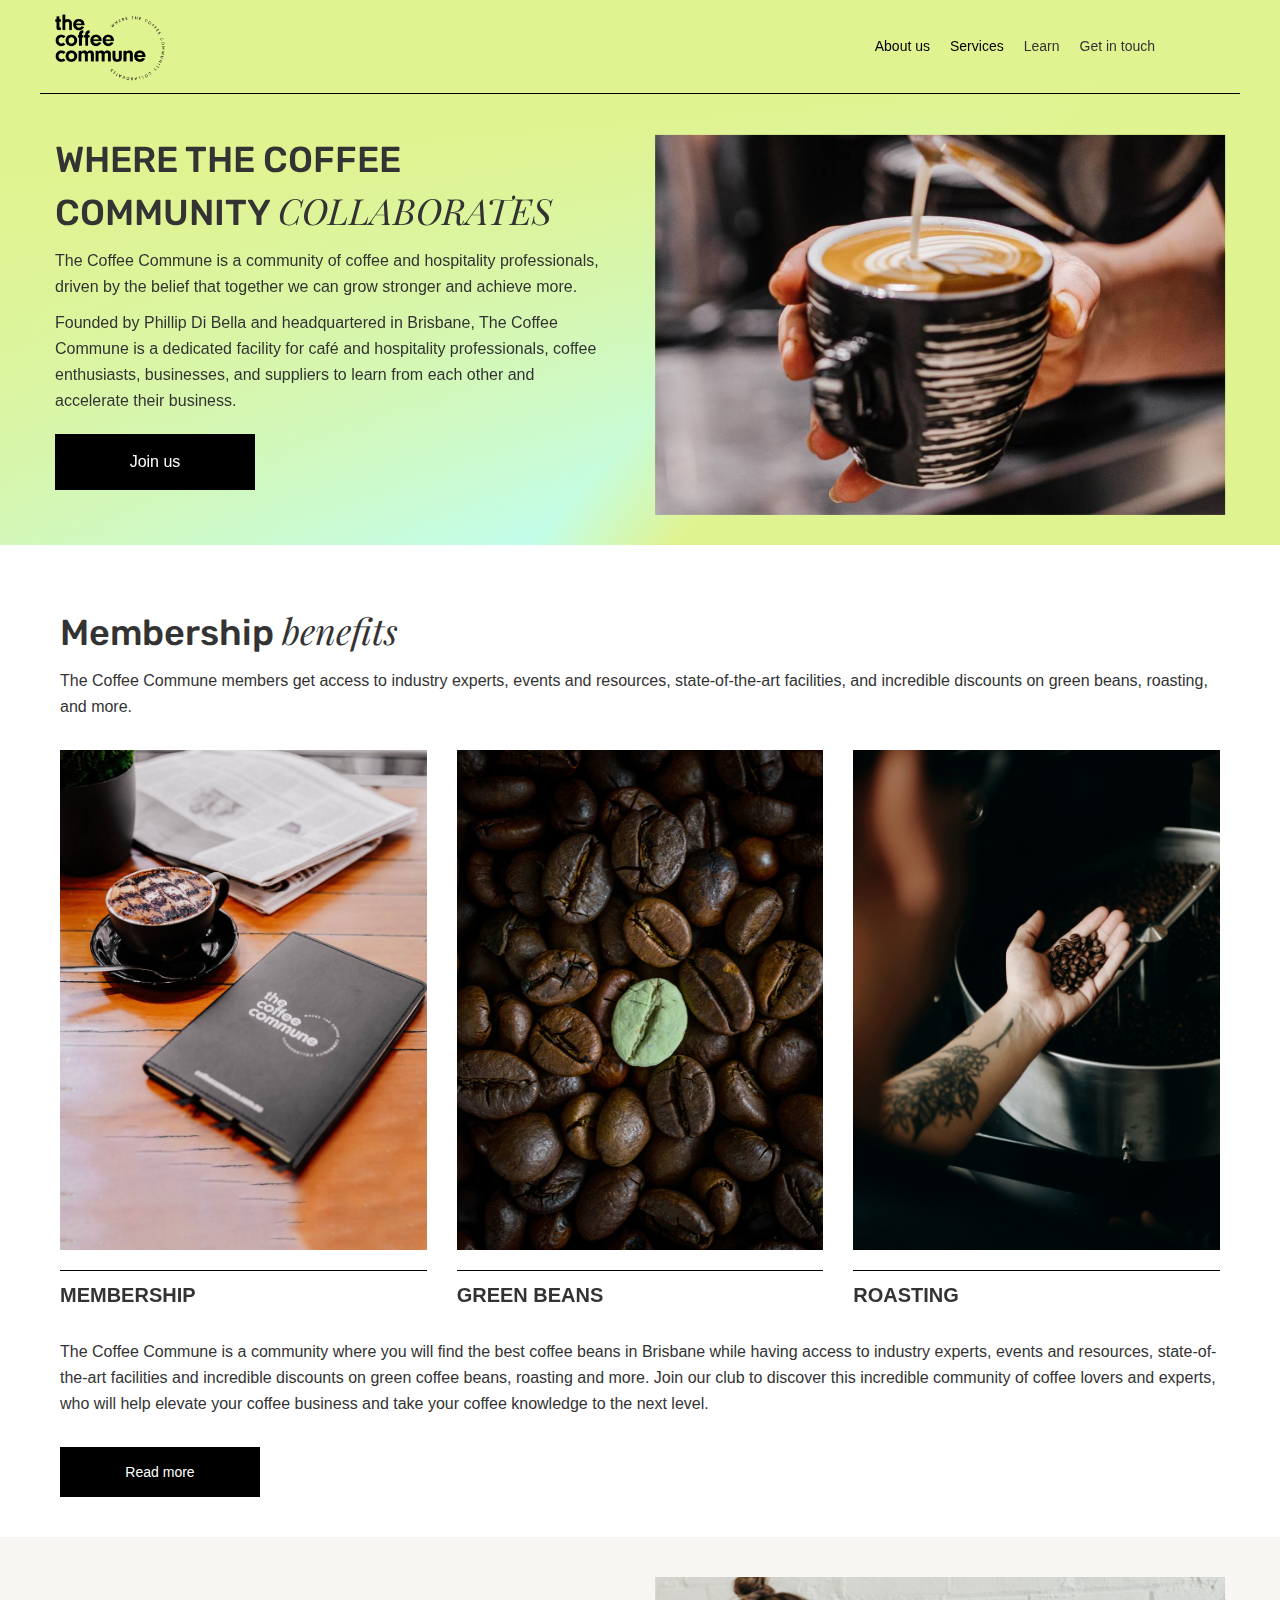
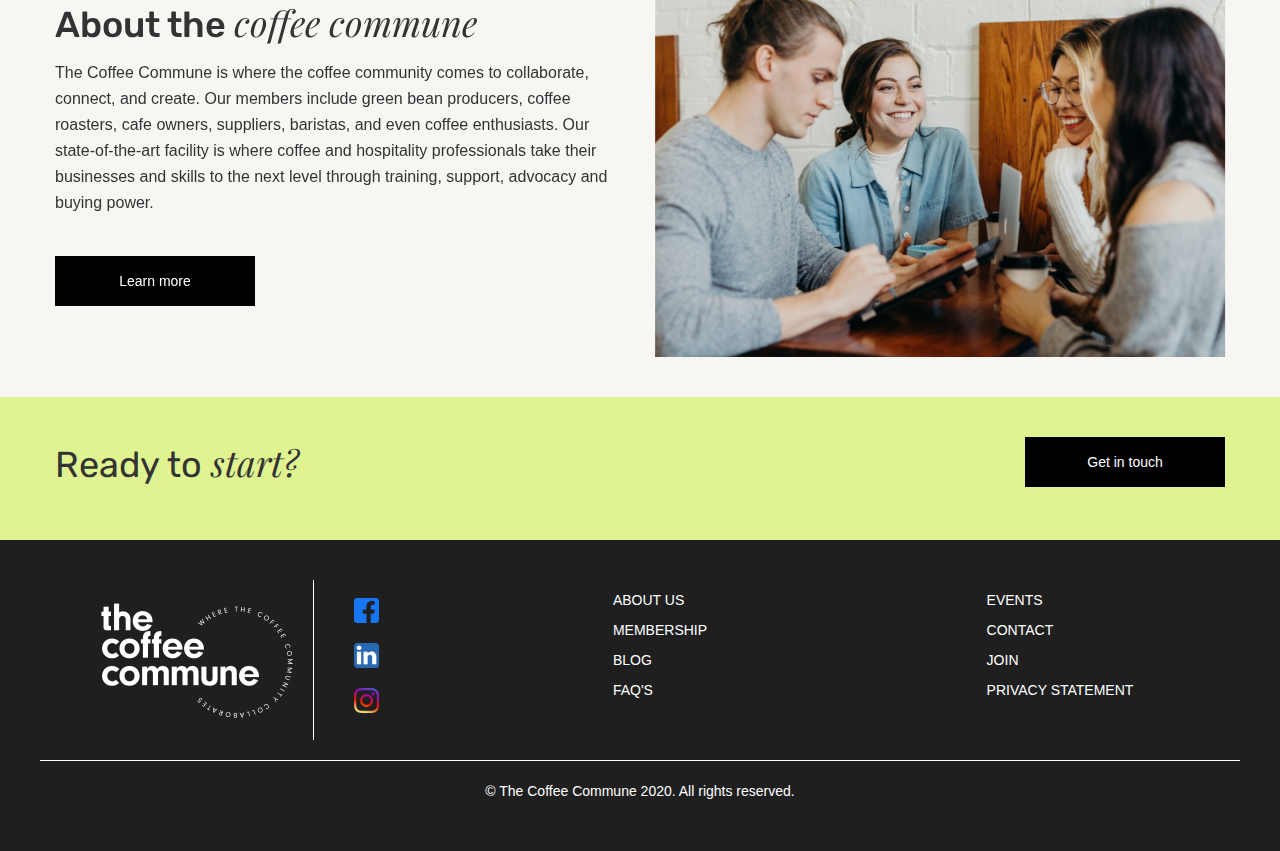
==== commit 30e4294d: "fix links on navbar" ====
--- a/index.html
+++ b/index.html
@@ -29,30 +29,31 @@
       <div id="close" class="mobilemenu__closebtn">
         <img width="30px" src="./static/cross.png" alt="cross" />
       </div>
-
       <div class="mobilemenu__content">
         <ul>
-          <li>About us</li>
-          <li>Services</li>
+          <a href="./Aboutus.html"><li>About us</li></a>
+          <a href="./membership.html"><li>Services</li></a>
           <li>Learn</li>
           <li>Get in touch</li>
         </ul>
       </div>
     </nav>
+
     <main id="main">
       <header id="fixednav" class="fixednavbar">
         <div class="fixednavbar__row row">
-          <img
-            class="fixednavbar__logo col-lg-2 col-md-2 col-xs-2"
-            src="./static/TheCoffeeCommune-LogoSeries-RGB-1-2logo-e1600866870209.png"
-            alt="logo"
-          />
+          <a href="./index.html"
+            ><img
+              class="fixednavbar__logo col-lg-2 col-md-2 col-xs-2"
+              src="./static/TheCoffeeCommune-LogoSeries-RGB-1-2logo-e1600866870209.png"
+              alt="logo"
+          /></a>
           <nav
             class="fixednavbar__list col-lg-10 col-md-10 hidden-xs hidden-sm"
           >
             <ul>
-              <li>About us</li>
-              <li>Services</li>
+              <a href="./Aboutus.html"><li>About us</li></a>
+              <a href="./membership.html"><li>Services</li></a>
               <li>Learn</li>
               <li>Get in touch</li>
             </ul>
@@ -72,8 +73,8 @@
             />
             <nav class="navbar__list col-lg-10 col-md-10 hidden-xs hidden-sm">
               <ul>
-                <li>About us</li>
-                <li>Services</li>
+                <a href="./Aboutus.html"><li>About us</li></a>
+                <a href="./membership.html"><li>Services</li></a>
                 <li>Learn</li>
                 <li>Get in touch</li>
               </ul>
@@ -82,10 +83,7 @@
         </header>
         <section class="maincontent__content row">
           <div
-            class="
-              maincontent__content-title
-              col-lg-6 col-md-8 col-sm-12 col-xs-12
-            "
+            class="maincontent__content-title col-lg-6 col-md-8 col-sm-12 col-xs-12"
           >
             <h1>WHERE THE COFFEE COMMUNITY <span>COLLABORATES</span></h1>
             <p class="hidden-xs">
@@ -104,10 +102,7 @@
             </p>
           </div>
           <img
-            class="
-              maincontent__content-image
-              col-lg-6 col-md-4 col-sm-12 col-xs-12
-            "
+            class="maincontent__content-image col-lg-6 col-md-4 col-sm-12 col-xs-12"
             src="./static/coffee-training-photo-op.jpg"
             alt="coffee"
           />
@@ -290,18 +285,12 @@
       <section class="start">
         <div class="start__content row">
           <section
-            class="
-              start__content-textsection
-              col-lg-6 col-md-6 col-sm-6 col-xs-12
-            "
+            class="start__content-textsection col-lg-6 col-md-6 col-sm-6 col-xs-12"
           >
             <p class="start__content-text">Ready to <span>start?</span></p>
           </section>
           <section
-            class="
-              start__content-buttonsection
-              col-lg-6 col-lg-6 col-md-6 col-sm-6 col-xs-12
-            "
+            class="start__content-buttonsection col-lg-6 col-lg-6 col-md-6 col-sm-6 col-xs-12"
           >
             <p class="start__content-button">
               <a href="./Aboutus.html">Get in touch</a>
--- a/style/style.css
+++ b/style/style.css
@@ -1,255 +1,13 @@
 @import url("https://fonts.googleapis.com/css2?family=Rubik&display=swap");
 @import url("https://fonts.googleapis.com/css2?family=Playfair+Display:ital@1&display=swap");
-main .fixednavbar__shownav {
-  opacity: 1 !important;
-  z-index: 1 !important;
-}
-main .fixednavbar {
-  position: fixed;
-  background-color: white;
-  top: 0;
-  z-index: 0;
-  opacity: 0;
-  transition: opacity 200ms;
-  width: 100%;
-}
-main .fixednavbar .fixednavbar__row {
-  max-width: 1200px;
-  margin: auto;
-  display: flex;
-  border-bottom: 1px black solid;
-}
-main .fixednavbar .fixednavbar__logo {
-  width: 140px;
-}
-main .fixednavbar .fixednavbar__list {
-  line-height: 90px;
-}
-main .fixednavbar .fixednavbar__list ul {
-  display: flex;
-  list-style: none;
-  justify-content: flex-end;
-  margin: 0;
-}
-main .fixednavbar .fixednavbar__list ul li {
-  margin: 0 10px;
-  cursor: pointer;
-  transition: all 200ms ease-in-out;
-}
-main .fixednavbar .fixednavbar__list ul li:hover {
-  -webkit-filter: blur(1px);
-  filter: blur(1px);
-}
-main .maincontent {
-  margin: auto;
-  background-image: linear-gradient(133deg, #e0f391, rgba(225, 252, 116, 0) 58%, #e0f391 66%), linear-gradient(355deg, #bdfff9, #e0f391 73%);
-  width: 100%;
-}
-main .maincontent .navbar {
-  width: 100%;
-}
-main .maincontent .navbar .navbar__row {
-  max-width: 1200px;
-  margin: auto;
-  display: flex;
-  border-bottom: 1px black solid;
-}
-main .maincontent .navbar .navbar__logo {
-  width: 140px;
-}
-main .maincontent .navbar .navbar__list {
-  line-height: 90px;
-}
-main .maincontent .navbar .navbar__list ul {
-  display: flex;
-  list-style: none;
-  justify-content: flex-end;
-  margin: 0;
-}
-main .maincontent .navbar .navbar__list ul li {
-  margin: 0 10px;
-  cursor: pointer;
-  transition: all 200ms ease-in-out;
-}
-main .maincontent .navbar .navbar__list ul li:hover {
-  -webkit-filter: blur(1px);
-  filter: blur(1px) !important;
-}
-main .maincontent .maincontent__content {
-  max-width: 1200px;
-  margin: auto;
-  padding-bottom: 30px;
-}
-main .maincontent .maincontent__content-title {
-  padding-right: 40px;
-}
-main .maincontent .maincontent__content-title h1 {
-  font-size: 36px;
-  line-height: 50px;
-  font-family: "Rubik", sans-serif;
-}
-main .maincontent .maincontent__content-title h1 span {
-  font-family: "Playfair Display", serif;
-  font-style: italic;
-  font-weight: 400;
-}
-main .maincontent .maincontent__content-title p {
-  font: optional;
-  line-height: 26px;
-  font-size: 16px;
-}
-main .maincontent .maincontent__content-title .maincontent__content-title-button {
-  padding: 15px 30px;
-  width: 200px;
-  text-align: center;
-  background-color: black;
-  color: white;
-  margin-top: 20px;
-}
-main .maincontent .maincontent__content-title .maincontent__content-title-button a {
-  color: white;
-  cursor: pointer;
-}
-main .maincontent .maincontent__content-image {
-  margin-top: 20px;
-}
-main .membershipintro {
-  padding: 40px 0;
-  max-width: 1200px;
-  margin: auto;
-}
-main .membershipintro .membershipintro__content {
-  max-width: 1200px;
-  margin: auto;
-  transition: 400ms all ease-in-out;
-}
-main .membershipintro .membershipintro__content .membershipintro__content-title {
-  font-size: 36px;
-  line-height: 50px;
-  font-family: "Rubik", sans-serif;
-  padding: 0 20px;
-}
-main .membershipintro .membershipintro__content .membershipintro__content-title span {
-  font-family: "Playfair Display", serif;
-  font-style: italic;
-  font-weight: 400;
-}
-main .membershipintro .membershipintro__content .membershipintro__content-des {
-  font: optional;
-  line-height: 26px;
-  font-size: 16px;
-  padding: 0 20px;
-}
-main .membershipintro .membershipintro__content .membershipintro__content-des-group {
-  max-height: 0;
-  overflow: hidden;
-  transition: 400ms all ease-in-out;
-}
-main .membershipintro .membershipintro__content .membershipintro__content-des-group-show {
-  max-height: 5000px !important;
-}
-main .membershipintro .membershipintro__content .membershipintro__content-list {
-  padding: 20px;
-}
-main .membershipintro .membershipintro__content .membershipintro__content-list .membershipintro__content-list-item {
-  overflow: hidden;
-  height: 500px;
-  margin-bottom: 20px;
-  transition: all 200ms ease-in-out;
-}
-main .membershipintro .membershipintro__content .membershipintro__content-list .membershipintro__content-list-item:hover {
-  -webkit-filter: blur(5px);
-  filter: blur(5px) !important;
-}
-main .membershipintro .membershipintro__content .membershipintro__content-list .membershipintro__content-list-item img {
-  width: 100%;
-  cursor: pointer;
-}
-main .membershipintro .membershipintro__content .membershipintro__content-list .membershipintro__content-list-text {
-  border-top: 1px solid black;
-  padding-top: 10px;
-  font-size: 20px;
-}
-main .membershipintro .membershipintro__content .membershipintro__content-button {
-  margin-left: 20px;
-  margin-top: 20px;
-  padding: 15px 30px;
-  width: 200px;
-  text-align: center;
-  background-color: black;
-  color: white;
-  border: none;
-}
-main .aboutus {
-  background-color: #f7f6f3;
-  padding: 40px 0;
-}
-main .aboutus .aboutus__content {
-  max-width: 1200px;
-  margin: auto;
-}
-main .aboutus .aboutus__content .aboutus__content-description .aboutus__content-title {
-  font-size: 36px;
-  line-height: 50px;
-  font-family: "Rubik", sans-serif;
-}
-main .aboutus .aboutus__content .aboutus__content-description .aboutus__content-title span {
-  font-family: "Playfair Display", serif;
-  font-style: italic;
-  font-weight: 400;
-}
-main .aboutus .aboutus__content .aboutus__content-description .aboutus__content-text {
-  font: optional;
-  line-height: 26px;
-  font-size: 16px;
-}
-main .aboutus .aboutus__content .aboutus__content-description .aboutus__content-button {
-  padding: 15px 30px;
-  width: 200px;
-  text-align: center;
-  background-color: black;
-  color: white;
-  margin-top: 40px;
-}
-main .aboutus .aboutus__content .aboutus__content-description .aboutus__content-button a {
-  color: white;
-  cursor: pointer;
-}
-main .start {
-  background-color: #e0f391;
-}
-main .start .start__content {
-  max-width: 1200px;
-  margin: auto;
-  padding: 40px 0;
-}
-main .start .start__content-buttonsection {
-  display: flex;
-  justify-content: flex-end;
-  align-items: center;
-  height: auto;
-}
-main .start .start__content-text {
-  font-size: 36px;
-  line-height: 50px;
-  font-family: "Rubik", sans-serif;
-}
-main .start .start__content-text span {
-  font-family: "Playfair Display", serif;
-  font-style: italic;
-  font-weight: 400;
-}
-main .start .start__content-button {
-  padding: 15px 30px;
-  width: 200px;
-  text-align: center;
-  background-color: black;
-  color: white;
-  margin: 0;
-}
-main .start .start__content-button a {
-  color: white;
-  cursor: pointer;
+.fixednavbar__list ul a {
+  text-decoration: none;
+  color: black;
+}
+
+.navbar__list ul a {
+  text-decoration: none;
+  color: black;
 }
 
 .footer {
@@ -312,6 +70,10 @@
   padding: 0;
   margin: 0;
 }
+.mobilemenu .mobilemenu__content ul a {
+  text-decoration: none;
+  color: black;
+}
 .mobilemenu .mobilemenu__content ul li {
   list-style: none;
   margin: 20px;
@@ -348,4 +110,256 @@
   height: 100vh !important;
 }
 
+main .fixednavbar__shownav {
+  opacity: 1 !important;
+  z-index: 1 !important;
+}
+main .fixednavbar {
+  position: fixed;
+  background-color: white;
+  top: 0;
+  z-index: 0;
+  opacity: 0;
+  transition: opacity 200ms;
+  width: 100%;
+}
+main .fixednavbar .fixednavbar__row {
+  max-width: 1200px;
+  margin: auto;
+  display: flex;
+  border-bottom: 1px black solid;
+}
+main .fixednavbar .fixednavbar__logo {
+  width: 140px;
+}
+main .fixednavbar .fixednavbar__list {
+  line-height: 90px;
+}
+main .fixednavbar .fixednavbar__list ul {
+  display: flex;
+  list-style: none;
+  justify-content: flex-end;
+  margin: 0;
+}
+main .fixednavbar .fixednavbar__list ul li {
+  margin: 0 10px;
+  cursor: pointer;
+  transition: all 200ms ease-in-out;
+}
+main .fixednavbar .fixednavbar__list ul li:hover {
+  -webkit-filter: blur(1px);
+  filter: blur(1px);
+}
+main .maincontent {
+  margin: auto;
+  background-image: linear-gradient(133deg, #e0f391, rgba(225, 252, 116, 0) 58%, #e0f391 66%), linear-gradient(355deg, #bdfff9, #e0f391 73%);
+  width: 100%;
+}
+main .maincontent .navbar {
+  width: 100%;
+}
+main .maincontent .navbar .navbar__row {
+  max-width: 1200px;
+  margin: auto;
+  display: flex;
+  border-bottom: 1px black solid;
+}
+main .maincontent .navbar .navbar__logo {
+  width: 140px;
+}
+main .maincontent .navbar .navbar__list {
+  line-height: 90px;
+}
+main .maincontent .navbar .navbar__list ul {
+  display: flex;
+  list-style: none;
+  justify-content: flex-end;
+  margin: 0;
+}
+main .maincontent .navbar .navbar__list ul li {
+  margin: 0 10px;
+  cursor: pointer;
+  transition: all 200ms ease-in-out;
+}
+main .maincontent .navbar .navbar__list ul li:hover {
+  -webkit-filter: blur(1px);
+  filter: blur(1px) !important;
+}
+main .maincontent .maincontent__content {
+  max-width: 1200px;
+  margin: auto;
+  padding-bottom: 30px;
+}
+main .maincontent .maincontent__content-title {
+  padding-right: 40px;
+}
+main .maincontent .maincontent__content-title h1 {
+  font-size: 36px;
+  line-height: 50px;
+  font-family: "Rubik", sans-serif;
+}
+main .maincontent .maincontent__content-title h1 span {
+  font-family: "Playfair Display", serif;
+  font-style: italic;
+  font-weight: 400;
+}
+main .maincontent .maincontent__content-title p {
+  font: optional;
+  line-height: 26px;
+  font-size: 16px;
+}
+main .maincontent .maincontent__content-title .maincontent__content-title-button {
+  padding: 15px 30px;
+  width: 200px;
+  text-align: center;
+  background-color: black;
+  color: white;
+  margin-top: 20px;
+}
+main .maincontent .maincontent__content-title .maincontent__content-title-button a {
+  color: white;
+  cursor: pointer;
+}
+main .maincontent .maincontent__content-image {
+  margin-top: 20px;
+}
+main .membershipintro {
+  padding: 40px 0;
+  max-width: 1200px;
+  margin: auto;
+}
+main .membershipintro .membershipintro__content {
+  max-width: 1200px;
+  margin: auto;
+  transition: 400ms all ease-in-out;
+}
+main .membershipintro .membershipintro__content .membershipintro__content-title {
+  font-size: 36px;
+  line-height: 50px;
+  font-family: "Rubik", sans-serif;
+  padding: 0 20px;
+}
+main .membershipintro .membershipintro__content .membershipintro__content-title span {
+  font-family: "Playfair Display", serif;
+  font-style: italic;
+  font-weight: 400;
+}
+main .membershipintro .membershipintro__content .membershipintro__content-des {
+  font: optional;
+  line-height: 26px;
+  font-size: 16px;
+  padding: 0 20px;
+}
+main .membershipintro .membershipintro__content .membershipintro__content-des-group {
+  max-height: 0;
+  overflow: hidden;
+  transition: 400ms all ease-in-out;
+}
+main .membershipintro .membershipintro__content .membershipintro__content-des-group-show {
+  max-height: 5000px !important;
+}
+main .membershipintro .membershipintro__content .membershipintro__content-list {
+  padding: 20px;
+}
+main .membershipintro .membershipintro__content .membershipintro__content-list .membershipintro__content-list-item {
+  overflow: hidden;
+  height: 500px;
+  margin-bottom: 20px;
+  transition: all 200ms ease-in-out;
+}
+main .membershipintro .membershipintro__content .membershipintro__content-list .membershipintro__content-list-item:hover {
+  -webkit-filter: blur(5px);
+  filter: blur(5px) !important;
+}
+main .membershipintro .membershipintro__content .membershipintro__content-list .membershipintro__content-list-item img {
+  width: 100%;
+  cursor: pointer;
+}
+main .membershipintro .membershipintro__content .membershipintro__content-list .membershipintro__content-list-text {
+  border-top: 1px solid black;
+  padding-top: 10px;
+  font-size: 20px;
+}
+main .membershipintro .membershipintro__content .membershipintro__content-button {
+  margin-left: 20px;
+  margin-top: 20px;
+  padding: 15px 30px;
+  width: 200px;
+  text-align: center;
+  background-color: black;
+  color: white;
+  border: none;
+}
+main .aboutus {
+  background-color: #f7f6f3;
+  padding: 40px 0;
+}
+main .aboutus .aboutus__content {
+  max-width: 1200px;
+  margin: auto;
+}
+main .aboutus .aboutus__content .aboutus__content-description .aboutus__content-title {
+  font-size: 36px;
+  line-height: 50px;
+  font-family: "Rubik", sans-serif;
+}
+main .aboutus .aboutus__content .aboutus__content-description .aboutus__content-title span {
+  font-family: "Playfair Display", serif;
+  font-style: italic;
+  font-weight: 400;
+}
+main .aboutus .aboutus__content .aboutus__content-description .aboutus__content-text {
+  font: optional;
+  line-height: 26px;
+  font-size: 16px;
+}
+main .aboutus .aboutus__content .aboutus__content-description .aboutus__content-button {
+  padding: 15px 30px;
+  width: 200px;
+  text-align: center;
+  background-color: black;
+  color: white;
+  margin-top: 40px;
+}
+main .aboutus .aboutus__content .aboutus__content-description .aboutus__content-button a {
+  color: white;
+  cursor: pointer;
+}
+main .start {
+  background-color: #e0f391;
+}
+main .start .start__content {
+  max-width: 1200px;
+  margin: auto;
+  padding: 40px 0;
+}
+main .start .start__content-buttonsection {
+  display: flex;
+  justify-content: flex-end;
+  align-items: center;
+  height: auto;
+}
+main .start .start__content-text {
+  font-size: 36px;
+  line-height: 50px;
+  font-family: "Rubik", sans-serif;
+}
+main .start .start__content-text span {
+  font-family: "Playfair Display", serif;
+  font-style: italic;
+  font-weight: 400;
+}
+main .start .start__content-button {
+  padding: 15px 30px;
+  width: 200px;
+  text-align: center;
+  background-color: black;
+  color: white;
+  margin: 0;
+}
+main .start .start__content-button a {
+  color: white;
+  cursor: pointer;
+}
+
 /*# sourceMappingURL=style.css.map */
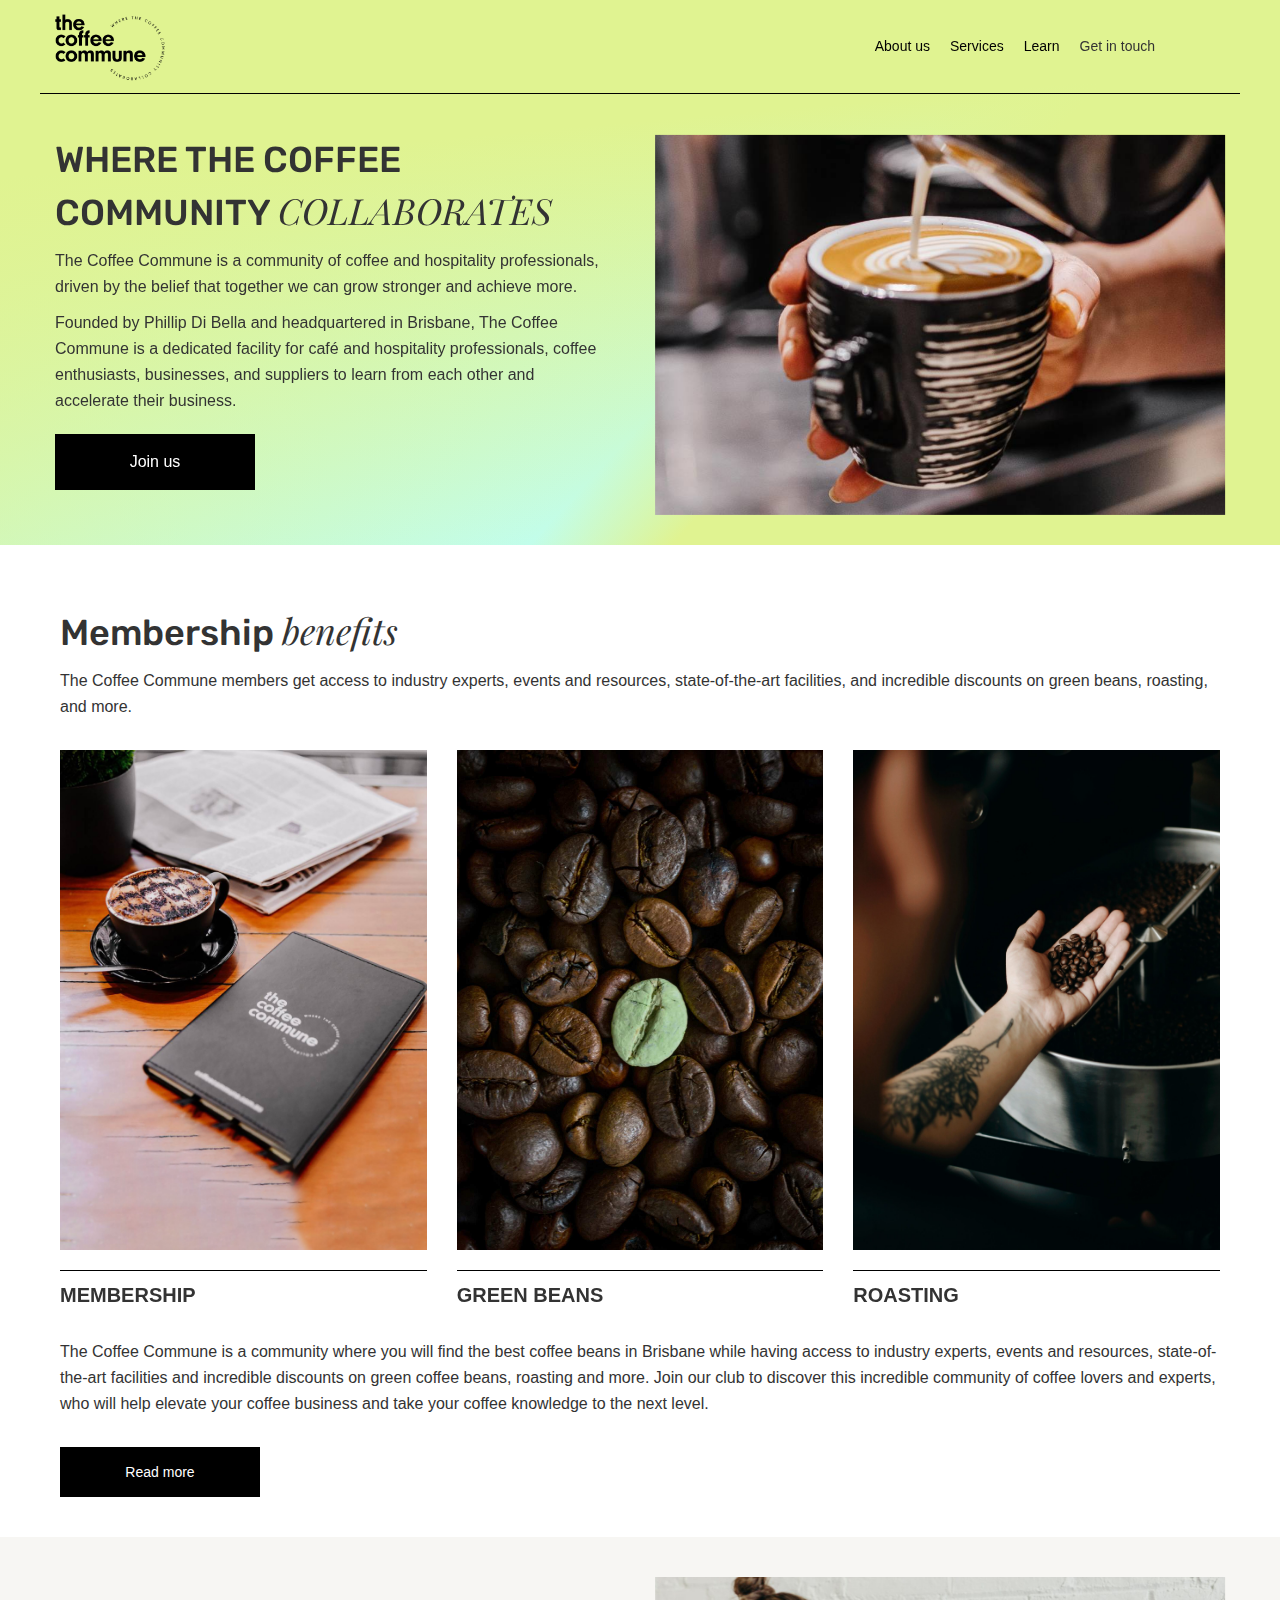
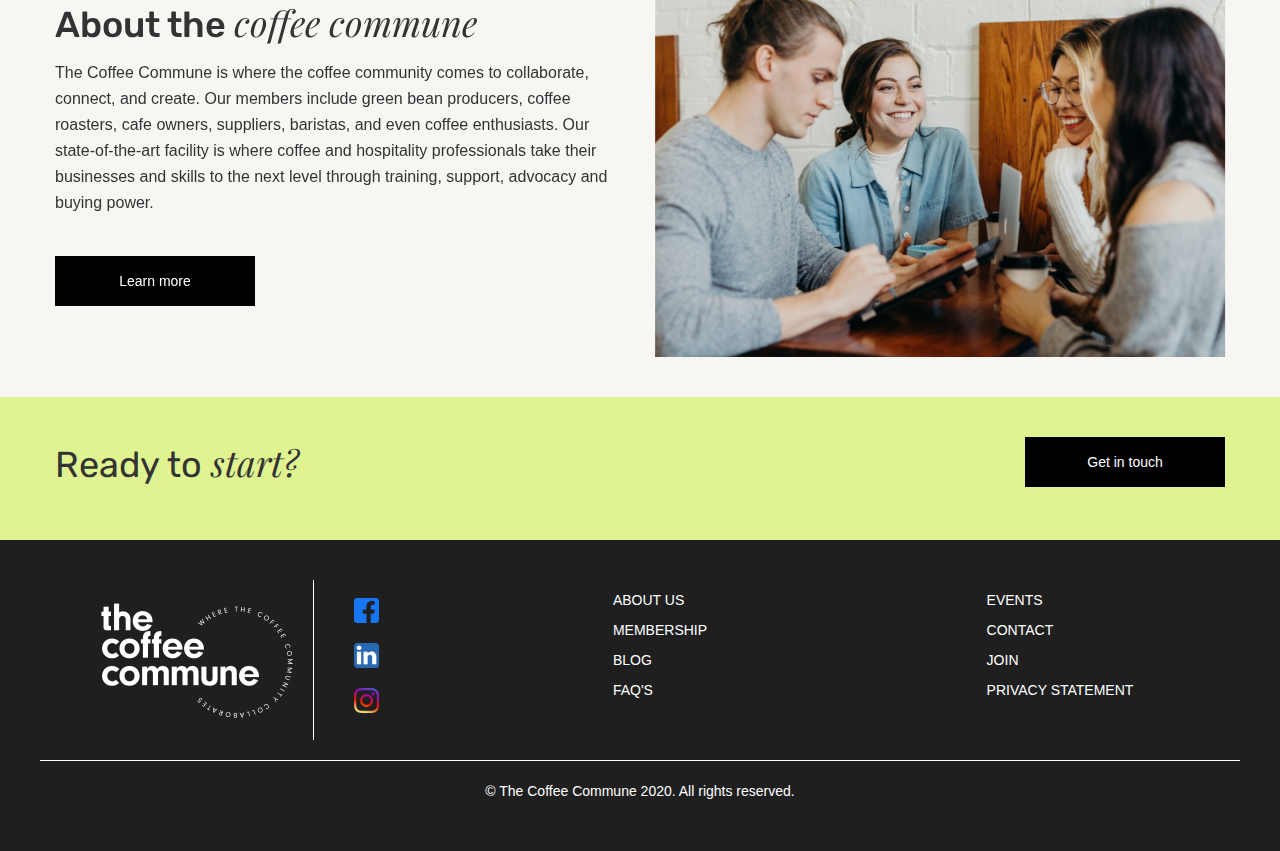
==== commit 0c95fe4e: "complete learning page" ====
--- a/index.html
+++ b/index.html
@@ -33,7 +33,7 @@
         <ul>
           <a href="./Aboutus.html"><li>About us</li></a>
           <a href="./membership.html"><li>Services</li></a>
-          <li>Learn</li>
+          <a href="./learn.html"><li>Learn</li></a>
           <li>Get in touch</li>
         </ul>
       </div>
@@ -54,7 +54,7 @@
             <ul>
               <a href="./Aboutus.html"><li>About us</li></a>
               <a href="./membership.html"><li>Services</li></a>
-              <li>Learn</li>
+              <a href="./learn.html"><li>Learn</li></a>
               <li>Get in touch</li>
             </ul>
           </nav>
@@ -75,7 +75,7 @@
               <ul>
                 <a href="./Aboutus.html"><li>About us</li></a>
                 <a href="./membership.html"><li>Services</li></a>
-                <li>Learn</li>
+                <a href="./learn.html"><li>Learn</li></a>
                 <li>Get in touch</li>
               </ul>
             </nav>
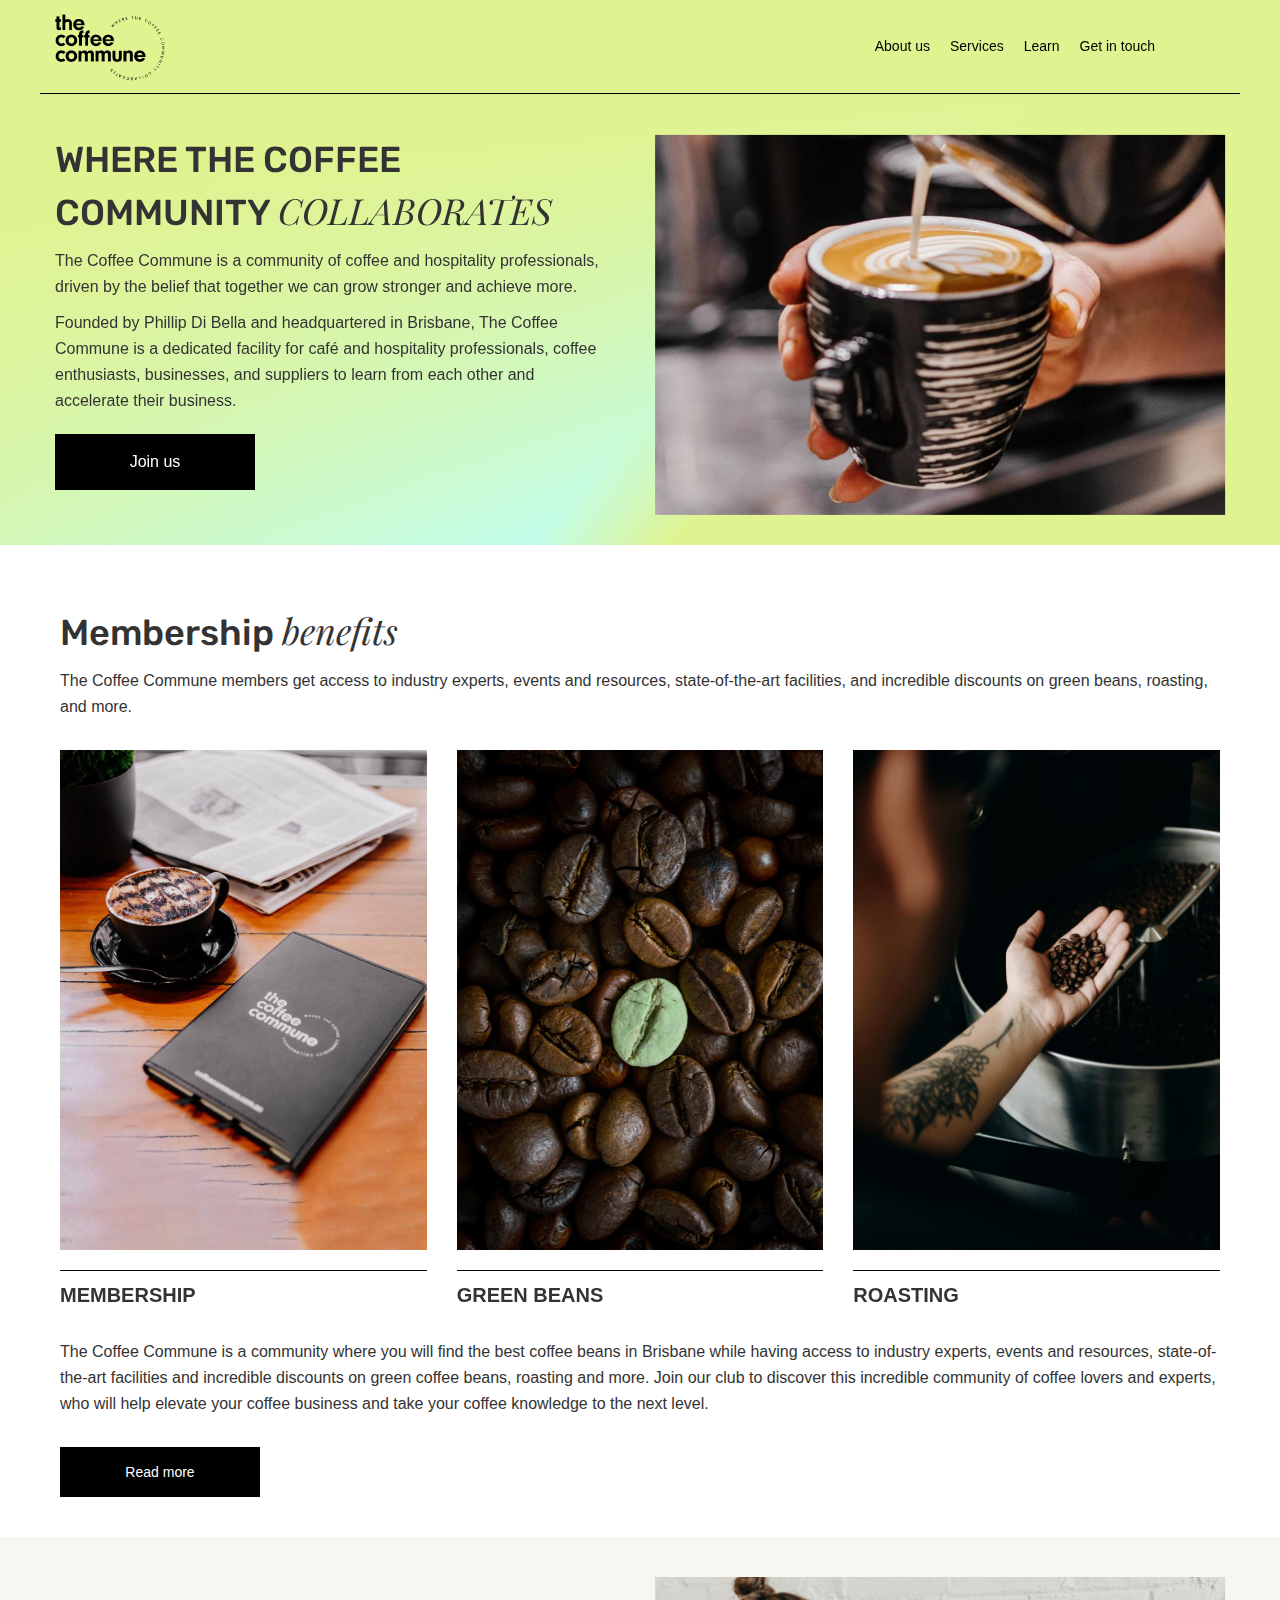
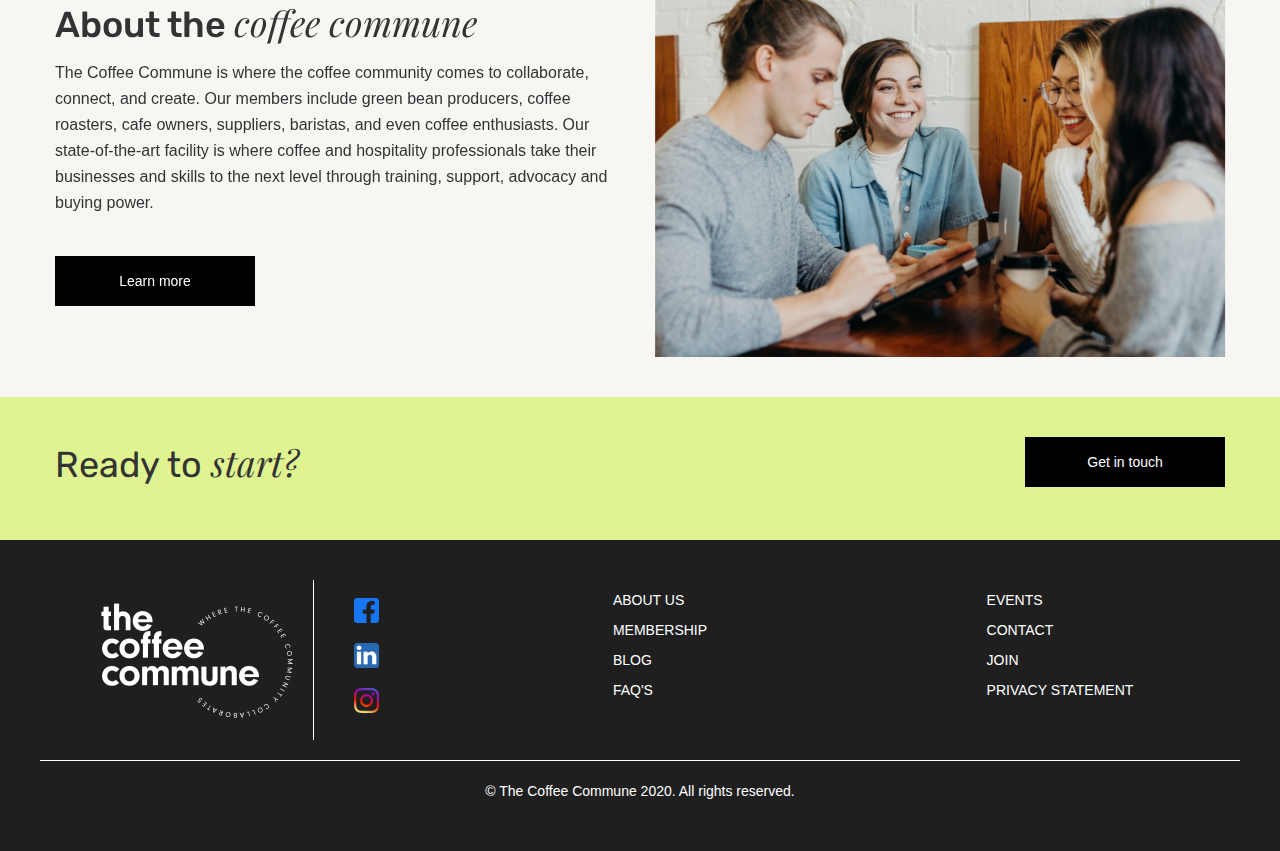
==== commit a175ed85: "complete website" ====
--- a/index.html
+++ b/index.html
@@ -34,7 +34,7 @@
           <a href="./Aboutus.html"><li>About us</li></a>
           <a href="./membership.html"><li>Services</li></a>
           <a href="./learn.html"><li>Learn</li></a>
-          <li>Get in touch</li>
+          <a href="./contact.html"><li>Get in touch</li></a>
         </ul>
       </div>
     </nav>
@@ -55,7 +55,7 @@
               <a href="./Aboutus.html"><li>About us</li></a>
               <a href="./membership.html"><li>Services</li></a>
               <a href="./learn.html"><li>Learn</li></a>
-              <li>Get in touch</li>
+              <a href="./contact.html"><li>Get in touch</li></a>
             </ul>
           </nav>
           <div id="burgerbtn" class="burgerbtn col-xs-10 visible-xs">
@@ -76,7 +76,7 @@
                 <a href="./Aboutus.html"><li>About us</li></a>
                 <a href="./membership.html"><li>Services</li></a>
                 <a href="./learn.html"><li>Learn</li></a>
-                <li>Get in touch</li>
+                <a href="./contact.html"><li>Get in touch</li></a>
               </ul>
             </nav>
           </div>
@@ -293,7 +293,7 @@
             class="start__content-buttonsection col-lg-6 col-lg-6 col-md-6 col-sm-6 col-xs-12"
           >
             <p class="start__content-button">
-              <a href="./Aboutus.html">Get in touch</a>
+              <a href="./contact.html">Get in touch</a>
             </p>
           </section>
         </div>
